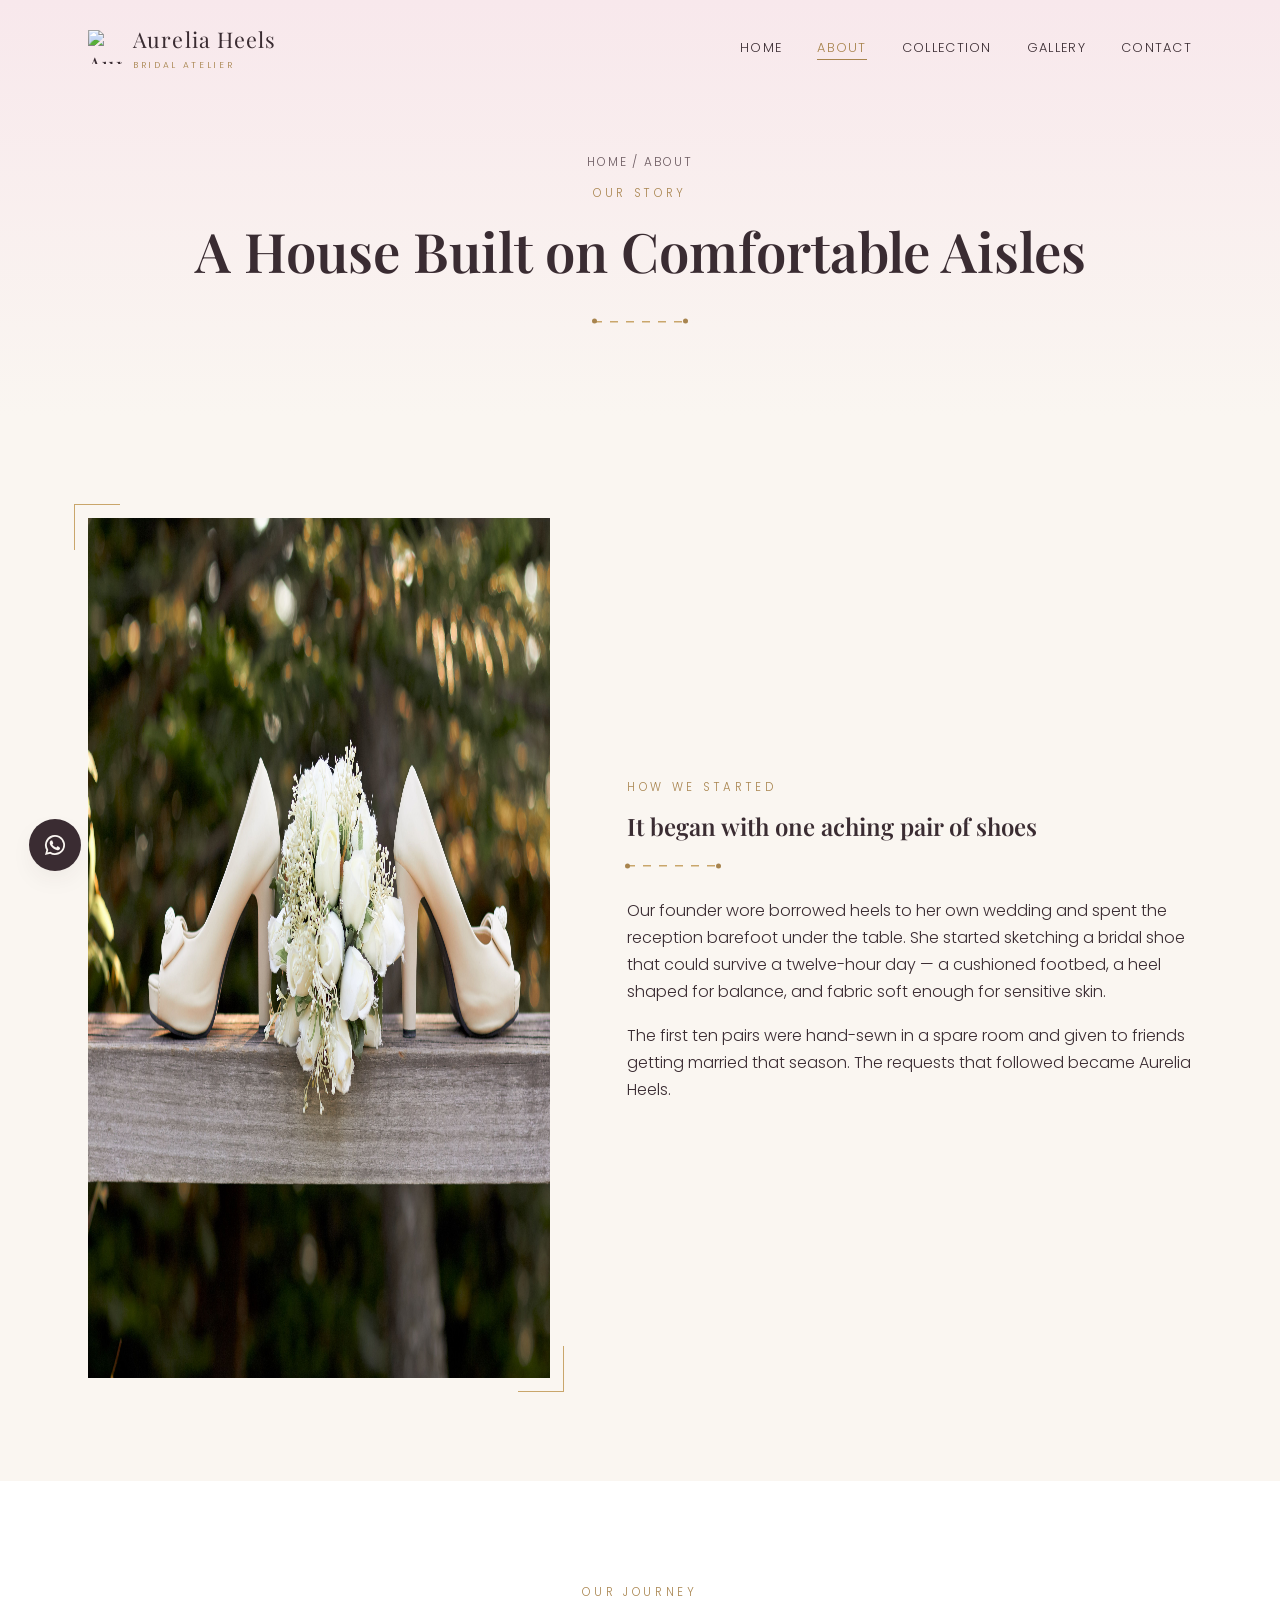
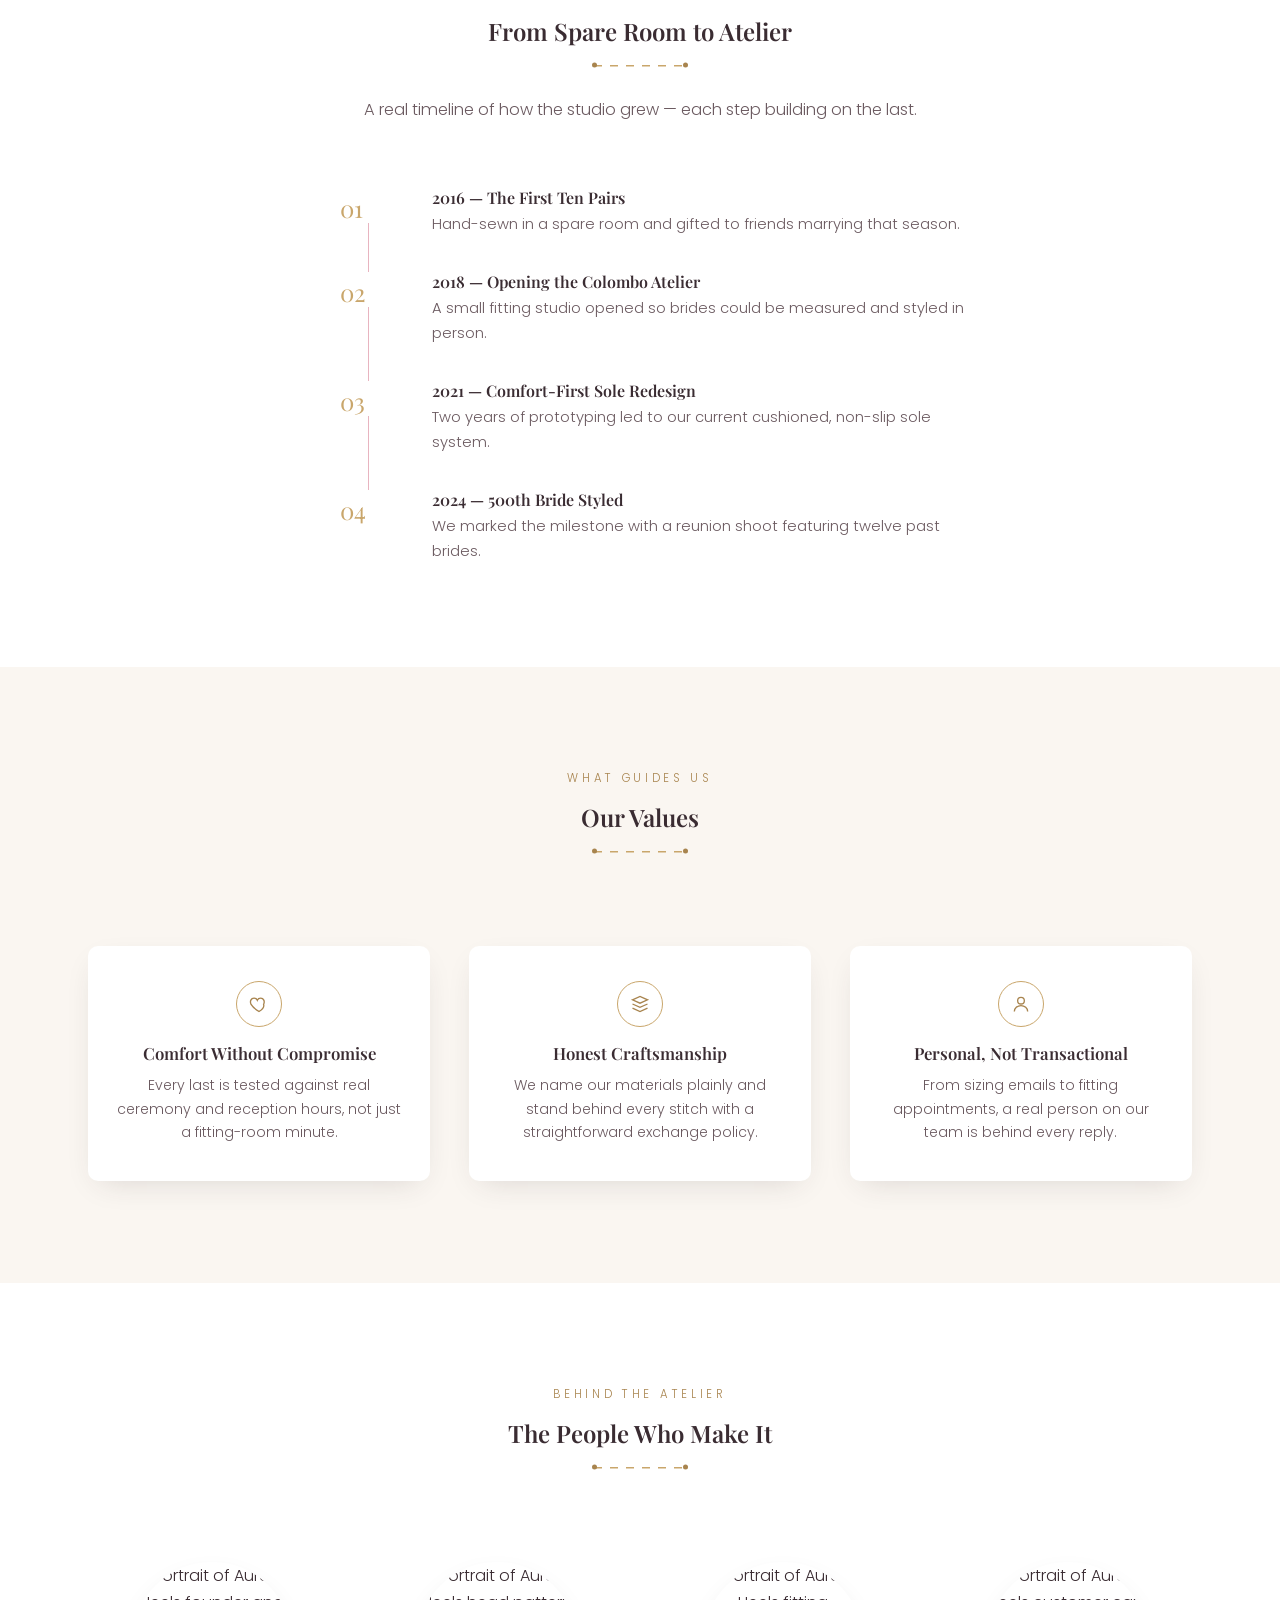
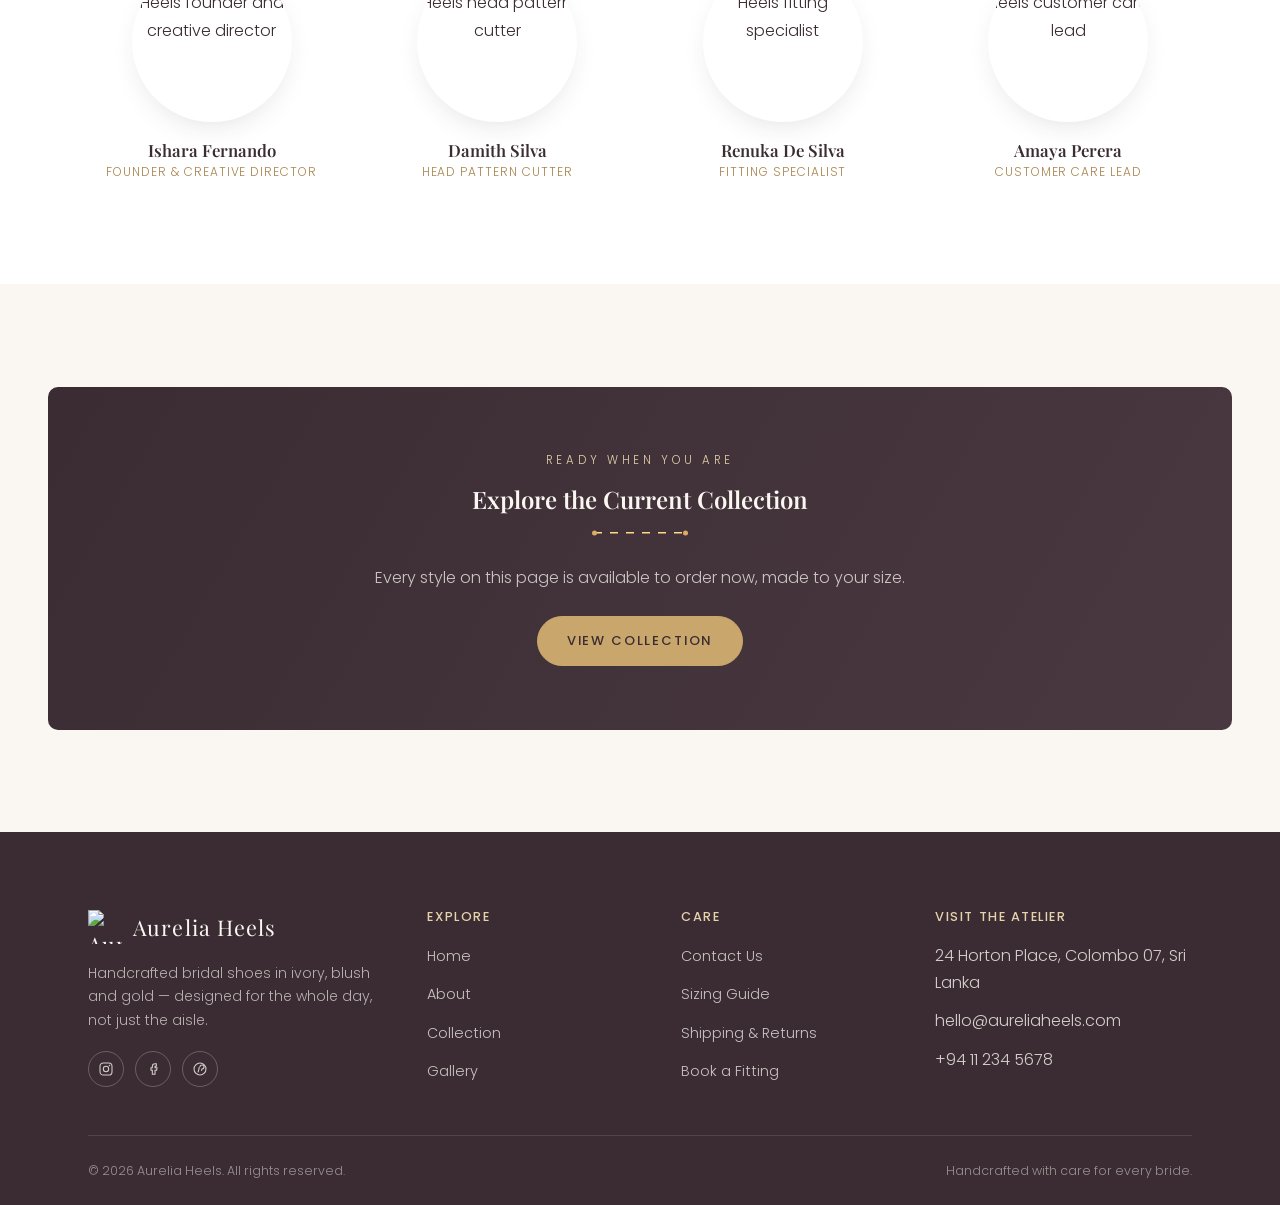
==== about.html @ 7ac7fc3c "complete home, about and collection" ====
<!DOCTYPE html>
<html lang="en">
<head>
<meta charset="UTF-8">
<meta name="viewport" content="width=device-width, initial-scale=1.0">
<title>Our Story | Aurelia Heels Bridal Atelier</title>
<meta name="description" content="Learn how Aurelia Heels grew from one atelier's search for a comfortable bridal heel into a house of handcrafted wedding footwear, and meet the people behind it.">
<meta name="keywords" content="Aurelia Heels story, bridal shoe atelier, handcrafted wedding shoes, about Aurelia Heels">
<meta name="author" content="Aurelia Heels">
<link rel="canonical" href="https://example.com/about.html">

<meta property="og:type" content="website">
<meta property="og:title" content="Our Story | Aurelia Heels">
<meta property="og:description" content="How one atelier's search for a comfortable bridal heel grew into Aurelia Heels.">
<meta property="og:image" content="images/bride.jpg">
<meta property="og:url" content="https://example.com/about.html">
<meta name="twitter:card" content="summary_large_image">

<link rel="icon" type="image/png" href="images/favicon.png">
<link rel="apple-touch-icon" href="images/favicon.png">

<link rel="preconnect" href="https://fonts.googleapis.com">
<link rel="preconnect" href="https://fonts.gstatic.com" crossorigin>
<link href="https://fonts.googleapis.com/css2?family=Playfair+Display:ital,wght@0,500;0,600;0,700;1,600&family=Poppins:wght@300;400;500;600&display=swap" rel="stylesheet">

<link rel="stylesheet" href="css/style.css">
<link rel="stylesheet" href="css/responsive.css">
</head>
<body>

<div id="loader" aria-hidden="true">
  <div class="loader-mark">
    <span>AURELIA</span>
    <div class="loader-line"></div>
  </div>
</div>

<a class="skip-link" href="#main">Skip to content</a>

<header class="site-header">
  <div class="container">
    <a href="index.html" class="brand">
      <img src="images/logo.png" alt="Aurelia Heels logo" width="34" height="34">
      <span>Aurelia Heels<span class="tagline">Bridal Atelier</span></span>
    </a>
    <nav aria-label="Primary">
      <ul class="nav-list" id="primary-nav">
        <li><a href="index.html">Home</a></li>
        <li><a href="about.html" aria-current="page">About</a></li>
        <li><a href="collection.html">Collection</a></li>
        <li><a href="gallery.html">Gallery</a></li>
        <li><a href="contact.html">Contact</a></li>
      </ul>
    </nav>
    <button class="nav-toggle" aria-label="Open menu" aria-expanded="false" aria-controls="primary-nav">
      <span></span><span></span><span></span>
    </button>
  </div>
</header>
<div class="nav-scrim"></div>

<main id="main">

  <section class="page-hero">
    <div class="container">
      <p class="breadcrumb"><a href="index.html">Home</a> / About</p>
      <span class="eyebrow">Our Story</span>
      <h1>A House Built on Comfortable Aisles</h1>
      <span class="stitch" aria-hidden="true"></span>
    </div>
  </section>

  <!-- ================================ ORIGIN ================================ -->
  <section>
    <div class="container split">
      <div class="split-visual reveal framed">
        <img src="images/bride.jpg" alt="Founder fitting a bride with an Aurelia Heels sample shoe in the atelier" width="700" height="860" loading="lazy">
      </div>
      <div class="split-copy reveal">
        <span class="eyebrow">How We Started</span>
        <h2>It began with one aching pair of shoes</h2>
        <span class="stitch" aria-hidden="true"></span>
        <p>Our founder wore borrowed heels to her own wedding and spent the reception barefoot under the table. She started sketching a bridal shoe that could survive a twelve-hour day — a cushioned footbed, a heel shaped for balance, and fabric soft enough for sensitive skin.</p>
        <p>The first ten pairs were hand-sewn in a spare room and given to friends getting married that season. The requests that followed became Aurelia Heels.</p>
      </div>
    </div>
  </section>

  <!-- =============================== TIMELINE ================================ -->
  <section style="background:var(--white);">
    <div class="container">
      <div class="section-head reveal">
        <span class="eyebrow">Our Journey</span>
        <h2>From Spare Room to Atelier</h2>
        <span class="stitch" aria-hidden="true"></span>
        <p>A real timeline of how the studio grew — each step building on the last.</p>
      </div>

      <ol class="timeline reveal reveal-stagger" style="max-width:680px;margin:0 auto;">
        <li>
          <div>
            <h4>2016 — The First Ten Pairs</h4>
            <p>Hand-sewn in a spare room and gifted to friends marrying that season.</p>
          </div>
        </li>
        <li>
          <div>
            <h4>2018 — Opening the Colombo Atelier</h4>
            <p>A small fitting studio opened so brides could be measured and styled in person.</p>
          </div>
        </li>
        <li>
          <div>
            <h4>2021 — Comfort-First Sole Redesign</h4>
            <p>Two years of prototyping led to our current cushioned, non-slip sole system.</p>
          </div>
        </li>
        <li>
          <div>
            <h4>2024 — 500th Bride Styled</h4>
            <p>We marked the milestone with a reunion shoot featuring twelve past brides.</p>
          </div>
        </li>
      </ol>
    </div>
  </section>

  <!-- ================================= VALUES ================================= -->
  <section>
    <div class="container">
      <div class="section-head reveal">
        <span class="eyebrow">What Guides Us</span>
        <h2>Our Values</h2>
        <span class="stitch" aria-hidden="true"></span>
      </div>

      <div class="grid grid-3 values-grid">
        <div class="value-card reveal">
          <div class="icon" aria-hidden="true">
            <svg width="20" height="20" viewBox="0 0 24 24" fill="none" stroke="currentColor" stroke-width="1.6"><path d="M12 21s-7-4.35-9.5-8.5C.7 8.7 2.4 5 6 5c2 0 3.5 1.2 4 2.4C10.5 6.2 12 5 14 5c3.6 0 5.3 3.7 3.5 7.5C19 16.65 12 21 12 21z"/></svg>
          </div>
          <h3>Comfort Without Compromise</h3>
          <p>Every last is tested against real ceremony and reception hours, not just a fitting-room minute.</p>
        </div>
        <div class="value-card reveal">
          <div class="icon" aria-hidden="true">
            <svg width="20" height="20" viewBox="0 0 24 24" fill="none" stroke="currentColor" stroke-width="1.6"><path d="M3 7l9-4 9 4-9 4-9-4zm0 5l9 4 9-4M3 17l9 4 9-4"/></svg>
          </div>
          <h3>Honest Craftsmanship</h3>
          <p>We name our materials plainly and stand behind every stitch with a straightforward exchange policy.</p>
        </div>
        <div class="value-card reveal">
          <div class="icon" aria-hidden="true">
            <svg width="20" height="20" viewBox="0 0 24 24" fill="none" stroke="currentColor" stroke-width="1.6"><circle cx="12" cy="8" r="4"/><path d="M4 21c0-4 3.6-7 8-7s8 3 8 7"/></svg>
          </div>
          <h3>Personal, Not Transactional</h3>
          <p>From sizing emails to fitting appointments, a real person on our team is behind every reply.</p>
        </div>
      </div>
    </div>
  </section>

  <!-- =================================== TEAM ================================== -->
  <section style="background:var(--white);">
    <div class="container">
      <div class="section-head reveal">
        <span class="eyebrow">Behind the Atelier</span>
        <h2>The People Who Make It</h2>
        <span class="stitch" aria-hidden="true"></span>
      </div>

      <div class="grid grid-4">
        <div class="team-card reveal">
          <div class="thumb"><img src="images/gallery5.jpg" alt="Portrait of Aurelia Heels founder and creative director" loading="lazy"></div>
          <h3>Ishara Fernando</h3>
          <span>Founder &amp; Creative Director</span>
        </div>
        <div class="team-card reveal">
          <div class="thumb"><img src="images/gallery6.jpg" alt="Portrait of Aurelia Heels head pattern cutter" loading="lazy"></div>
          <h3>Damith Silva</h3>
          <span>Head Pattern Cutter</span>
        </div>
        <div class="team-card reveal">
          <div class="thumb"><img src="images/gallery7.jpg" alt="Portrait of Aurelia Heels fitting specialist" loading="lazy"></div>
          <h3>Renuka De Silva</h3>
          <span>Fitting Specialist</span>
        </div>
        <div class="team-card reveal">
          <div class="thumb"><img src="images/gallery8.jpg" alt="Portrait of Aurelia Heels customer care lead" loading="lazy"></div>
          <h3>Amaya Perera</h3>
          <span>Customer Care Lead</span>
        </div>
      </div>
    </div>
  </section>

  <section>
    <div class="cta-banner reveal">
      <span class="eyebrow" style="color:var(--gold-light);">Ready When You Are</span>
      <h2>Explore the Current Collection</h2>
      <span class="stitch" aria-hidden="true"></span>
      <p>Every style on this page is available to order now, made to your size.</p>
      <div class="hero-actions" style="justify-content:center;">
        <a href="collection.html" class="btn" style="--btn-bg:var(--gold); --btn-fg:var(--plum); border-color:var(--gold);">View Collection</a>
      </div>
    </div>
  </section>

</main>

<footer class="site-footer">
  <div class="container">
    <div class="footer-grid">
      <div class="footer-brand">
        <a href="index.html" class="brand">
          <img src="images/logo.png" alt="Aurelia Heels logo" width="34" height="34">
          <span>Aurelia Heels</span>
        </a>
        <p>Handcrafted bridal shoes in ivory, blush and gold — designed for the whole day, not just the aisle.</p>
        <div class="footer-social">
          <a href="https://instagram.com" target="_blank" rel="noopener noreferrer" aria-label="Aurelia Heels on Instagram">
            <svg width="16" height="16" viewBox="0 0 24 24" fill="none" stroke="currentColor" stroke-width="1.6"><rect x="3" y="3" width="18" height="18" rx="5"/><circle cx="12" cy="12" r="4"/><circle cx="17.2" cy="6.8" r="1.1" fill="currentColor" stroke="none"/></svg>
          </a>
          <a href="https://facebook.com" target="_blank" rel="noopener noreferrer" aria-label="Aurelia Heels on Facebook">
            <svg width="16" height="16" viewBox="0 0 24 24" fill="none" stroke="currentColor" stroke-width="1.6"><path d="M15 8h2V4h-2a4 4 0 0 0-4 4v2H9v4h2v6h4v-6h2.5l.5-4H15V8z"/></svg>
          </a>
          <a href="https://pinterest.com" target="_blank" rel="noopener noreferrer" aria-label="Aurelia Heels on Pinterest">
            <svg width="16" height="16" viewBox="0 0 24 24" fill="none" stroke="currentColor" stroke-width="1.6"><circle cx="12" cy="12" r="9"/><path d="M9 17c1-3 1.4-5.2 2-8m1 0a3 3 0 1 1 3 3c-.5 1.5-1 2.6-1 2.6"/></svg>
          </a>
        </div>
      </div>
      <div class="footer-col">
        <h4>Explore</h4>
        <ul>
          <li><a href="index.html">Home</a></li>
          <li><a href="about.html">About</a></li>
          <li><a href="collection.html">Collection</a></li>
          <li><a href="gallery.html">Gallery</a></li>
        </ul>
      </div>
      <div class="footer-col">
        <h4>Care</h4>
        <ul>
          <li><a href="contact.html">Contact Us</a></li>
          <li><a href="contact.html#faq-link">Sizing Guide</a></li>
          <li><a href="contact.html#faq-link">Shipping &amp; Returns</a></li>
          <li><a href="contact.html">Book a Fitting</a></li>
        </ul>
      </div>
      <div class="footer-col">
        <h4>Visit the Atelier</h4>
        <ul>
          <li>24 Horton Place, Colombo 07, Sri Lanka</li>
          <li>hello@aureliaheels.com</li>
          <li>+94 11 234 5678</li>
        </ul>
      </div>
    </div>
    <div class="footer-bottom">
      <span>&copy; <span id="year"></span> Aurelia Heels. All rights reserved.</span>
      <span>Handcrafted with care for every bride.</span>
    </div>
  </div>
</footer>

<a class="whatsapp-float" href="https://wa.me/94112345678" target="_blank" rel="noopener noreferrer" aria-label="Chat with us on WhatsApp">
  <svg viewBox="0 0 24 24" fill="currentColor" aria-hidden="true"><path d="M12 2a10 10 0 0 0-8.6 15.1L2 22l5.1-1.3A10 10 0 1 0 12 2zm0 18.2a8.2 8.2 0 0 1-4.2-1.2l-.3-.2-3 .8.8-2.9-.2-.3A8.2 8.2 0 1 1 12 20.2zm4.5-6.1c-.2-.1-1.4-.7-1.7-.8-.2-.1-.4-.1-.6.1-.2.2-.6.8-.8 1-.1.2-.3.2-.5.1-.2-.1-1-.4-2-1.2-.7-.6-1.2-1.4-1.4-1.6-.1-.2 0-.4.1-.5l.4-.5c.1-.2.1-.3.2-.4.1-.2 0-.4 0-.5-.1-.1-.6-1.4-.8-1.9-.2-.5-.4-.4-.6-.4h-.5c-.2 0-.5.1-.7.3-.2.2-.9.9-.9 2.2s.9 2.6 1.1 2.8c.1.2 1.8 2.8 4.4 3.8.6.3 1.1.4 1.5.5.6.2 1.2.2 1.6.1.5-.1 1.4-.6 1.6-1.1.2-.5.2-1 .1-1.1-.1-.1-.2-.2-.4-.3z"/></svg>
</a>
<button class="back-to-top" aria-label="Back to top">
  <svg width="18" height="18" viewBox="0 0 24 24" fill="none" stroke="currentColor" stroke-width="2"><path d="M12 19V5M5 12l7-7 7 7"/></svg>
</button>

<script src="js/script.js"></script>
</body>
</html>
---- css/style.css ----
/* ==========================================================================
   AURELIA HEELS — MAIN STYLESHEET
   A quiet, editorial bridal palette: ivory paper, blush ribbon, aged gold
   thread. The signature motif is a hand-stitched gold line — it borders
   panels, underlines headings, and stitches the hero together — echoing the
   literal stitching on a bridal shoe.
   ========================================================================== */

/* -------------------------------- Tokens -------------------------------- */
:root {
  /* Color palette */
  --ivory: #faf6f1;
  --ivory-deep: #f2ebe2;
  --white: #ffffff;
  --blush: #f3d9df;
  --blush-soft: #f8e8ec;
  --blush-deep: #e8b4c0;
  --gold: #c9a66b;
  --gold-dark: #a8844e;
  --gold-light: #e6d3ad;
  --plum: #3a2c32;
  --plum-soft: #6b5a60;

  /* Type */
  --font-display: "Playfair Display", "Times New Roman", serif;
  --font-body: "Poppins", -apple-system, BlinkMacSystemFont, sans-serif;

  /* Layout */
  --max-width: 1200px;
  --gutter: clamp(1.25rem, 4vw, 3rem);
  --radius-sm: 4px;
  --radius-md: 10px;

  /* Motion */
  --ease: cubic-bezier(0.22, 1, 0.36, 1);
  --dur-fast: 0.25s;
  --dur-med: 0.55s;

  /* Elevation */
  --shadow-soft: 0 10px 30px -12px rgba(58, 44, 50, 0.18);
  --shadow-lift: 0 20px 45px -15px rgba(58, 44, 50, 0.28);
}

/* -------------------------------- Reset ---------------------------------- */
*,
*::before,
*::after {
  box-sizing: border-box;
}

html {
  scroll-behavior: smooth;
  scroll-padding-top: 90px;
}

body {
  margin: 0;
  background: var(--ivory);
  color: var(--plum);
  font-family: var(--font-body);
  font-weight: 300;
  line-height: 1.7;
  -webkit-font-smoothing: antialiased;
  overflow-x: hidden;
}

img {
  max-width: 100%;
  display: block;
}

a {
  color: inherit;
  text-decoration: none;
}

ul {
  list-style: none;
  margin: 0;
  padding: 0;
}

button {
  font-family: inherit;
  cursor: pointer;
}

h1, h2, h3, h4 {
  font-family: var(--font-display);
  font-weight: 600;
  line-height: 1.2;
  margin: 0 0 0.6em;
  color: var(--plum);
}

p {
  margin: 0 0 1em;
}

/* Respect reduced motion everywhere */
@media (prefers-reduced-motion: reduce) {
  html {
    scroll-behavior: auto;
  }
  *,
  *::before,
  *::after {
    animation-duration: 0.001ms !important;
    animation-iteration-count: 1 !important;
    transition-duration: 0.001ms !important;
    scroll-behavior: auto !important;
  }
}

/* Visible keyboard focus, always */
a:focus-visible,
button:focus-visible,
input:focus-visible,
textarea:focus-visible,
summary:focus-visible {
  outline: 2px solid var(--gold-dark);
  outline-offset: 3px;
}

/* Skip link for keyboard / screen-reader users */
.skip-link {
  position: absolute;
  left: -999px;
  top: 0;
  background: var(--plum);
  color: var(--ivory);
  padding: 0.8em 1.4em;
  z-index: 9999;
  border-radius: 0 0 var(--radius-sm) 0;
}
.skip-link:focus {
  left: 0;
}

.container {
  max-width: var(--max-width);
  margin-inline: auto;
  padding-inline: var(--gutter);
}

section {
  padding: clamp(3.5rem, 8vw, 7rem) 0;
}

/* ----------------------------- Signature motif --------------------------- */
/* The gold "stitch" underline — a running-stitch rule used beneath eyebrows
   and section titles. Built once, reused everywhere. */
.stitch {
  display: inline-block;
  width: 92px;
  height: 10px;
  margin: 0 0 1.1rem;
  background-image: repeating-linear-gradient(
    to right,
    var(--gold) 0,
    var(--gold) 8px,
    transparent 8px,
    transparent 16px
  );
  background-position: center;
  background-size: 100% 1.5px;
  background-repeat: no-repeat;
  position: relative;
}
.stitch::before,
.stitch::after {
  content: "";
  position: absolute;
  top: 50%;
  width: 5px;
  height: 5px;
  border-radius: 50%;
  background: var(--gold-dark);
  transform: translateY(-50%);
}
.stitch::before { left: -2px; }
.stitch::after { right: -2px; }

.eyebrow {
  display: block;
  font-family: var(--font-body);
  font-size: 0.72rem;
  letter-spacing: 0.32em;
  text-transform: uppercase;
  color: var(--gold-dark);
  margin-bottom: 0.9rem;
}

.section-head {
  text-align: center;
  max-width: 640px;
  margin: 0 auto clamp(2.5rem, 5vw, 4rem);
}
.section-head p {
  color: var(--plum-soft);
  font-size: 1.02rem;
}

/* Gold corner-frame — echoes the stitched corner motif in the imagery */
.framed {
  position: relative;
}
.framed::before,
.framed::after {
  content: "";
  position: absolute;
  width: 46px;
  height: 46px;
  border: 1.5px solid var(--gold);
  pointer-events: none;
  z-index: 2;
}
.framed::before {
  top: -14px;
  left: -14px;
  border-right: none;
  border-bottom: none;
}
.framed::after {
  bottom: -14px;
  right: -14px;
  border-left: none;
  border-top: none;
}

/* --------------------------------- Buttons -------------------------------- */
.btn {
  --btn-bg: var(--plum);
  --btn-fg: var(--ivory);
  position: relative;
  display: inline-flex;
  align-items: center;
  gap: 0.6em;
  padding: 0.95em 2.2em;
  font-size: 0.82rem;
  letter-spacing: 0.14em;
  text-transform: uppercase;
  font-weight: 500;
  background: var(--btn-bg);
  color: var(--btn-fg);
  border: 1px solid var(--btn-bg);
  border-radius: 999px;
  overflow: hidden;
  isolation: isolate;
  transition: color var(--dur-fast) var(--ease), border-color var(--dur-fast) var(--ease), transform var(--dur-fast) var(--ease);
}
.btn::before {
  content: "";
  position: absolute;
  inset: 0;
  background: var(--gold);
  transform: translateX(-101%);
  transition: transform var(--dur-med) var(--ease);
  z-index: -1;
}
.btn:hover,
.btn:focus-visible {
  color: var(--plum);
  border-color: var(--gold);
  transform: translateY(-2px);
}
.btn:hover::before,
.btn:focus-visible::before {
  transform: translateX(0);
}

.btn-outline {
  --btn-bg: transparent;
  --btn-fg: var(--plum);
  border-color: var(--plum);
}

.btn-block {
  width: 100%;
  justify-content: center;
}

/* ---------------------------------- Loader --------------------------------- */
#loader {
  position: fixed;
  inset: 0;
  z-index: 10000;
  background: var(--ivory);
  display: flex;
  align-items: center;
  justify-content: center;
  transition: opacity 0.6s var(--ease), visibility 0.6s var(--ease);
}
#loader.is-hidden {
  opacity: 0;
  visibility: hidden;
  pointer-events: none;
}
.loader-mark {
  text-align: center;
}
.loader-mark span {
  font-family: var(--font-display);
  font-size: 1.6rem;
  letter-spacing: 0.35em;
  color: var(--plum);
}
.loader-line {
  margin: 1rem auto 0;
  width: 120px;
  height: 1px;
  background: var(--blush-deep);
  position: relative;
  overflow: hidden;
}
.loader-line::after {
  content: "";
  position: absolute;
  inset: 0;
  width: 40%;
  background: var(--gold);
  animation: loaderSlide 1.1s ease-in-out infinite;
}
@keyframes loaderSlide {
  0% { transform: translateX(-100%); }
  100% { transform: translateX(350%); }
}

/* ---------------------------------- Header --------------------------------- */
.site-header {
  position: fixed;
  top: 0;
  left: 0;
  right: 0;
  z-index: 900;
  padding: 1.3rem 0;
  transition: background var(--dur-med) var(--ease), padding var(--dur-med) var(--ease), box-shadow var(--dur-med) var(--ease);
}
.site-header .container {
  display: flex;
  align-items: center;
  justify-content: space-between;
  gap: 1rem;
}
.site-header.is-scrolled {
  background: rgba(250, 246, 241, 0.92);
  backdrop-filter: blur(10px);
  padding: 0.7rem 0;
  box-shadow: var(--shadow-soft);
}

.brand {
  display: flex;
  align-items: center;
  gap: 0.7rem;
  font-family: var(--font-display);
  font-size: 1.35rem;
  letter-spacing: 0.05em;
}
.brand img {
  width: 34px;
  height: 34px;
}
.brand .tagline {
  display: block;
  font-family: var(--font-body);
  font-size: 0.55rem;
  letter-spacing: 0.3em;
  text-transform: uppercase;
  color: var(--gold-dark);
}

.nav-list {
  display: flex;
  gap: 2.2rem;
  align-items: center;
}
.nav-list a {
  position: relative;
  font-size: 0.8rem;
  letter-spacing: 0.1em;
  text-transform: uppercase;
  padding-bottom: 4px;
}
.nav-list a::after {
  content: "";
  position: absolute;
  left: 0;
  bottom: 0;
  height: 1px;
  width: 0;
  background: var(--gold-dark);
  transition: width var(--dur-fast) var(--ease);
}
.nav-list a:hover::after,
.nav-list a[aria-current="page"]::after {
  width: 100%;
}
.nav-list a[aria-current="page"] {
  color: var(--gold-dark);
}

.nav-toggle {
  display: none;
  flex-direction: column;
  justify-content: center;
  gap: 5px;
  width: 40px;
  height: 40px;
  background: transparent;
  border: none;
  z-index: 950;
}
.nav-toggle span {
  display: block;
  width: 100%;
  height: 1.5px;
  background: var(--plum);
  transition: transform var(--dur-fast) var(--ease), opacity var(--dur-fast) var(--ease);
}
.nav-toggle[aria-expanded="true"] span:nth-child(1) {
  transform: translateY(6.5px) rotate(45deg);
}
.nav-toggle[aria-expanded="true"] span:nth-child(2) {
  opacity: 0;
}
.nav-toggle[aria-expanded="true"] span:nth-child(3) {
  transform: translateY(-6.5px) rotate(-45deg);
}

/* ---------------------------------- Hero ---------------------------------- */
.hero {
  position: relative;
  min-height: 100vh;
  display: flex;
  align-items: center;
  padding-top: 6rem;
  overflow: hidden;
}
.hero .container {
  display: grid;
  grid-template-columns: 1.05fr 0.95fr;
  gap: clamp(2rem, 5vw, 5rem);
  align-items: center;
}
.hero-copy .eyebrow {
  opacity: 0;
  animation: riseIn var(--dur-med) var(--ease) forwards;
  animation-delay: 0.15s;
}
.hero-copy h1 {
  font-size: clamp(2.6rem, 5.4vw, 4.4rem);
  opacity: 0;
  animation: riseIn var(--dur-med) var(--ease) forwards;
  animation-delay: 0.32s;
}
.hero-copy h1 em {
  font-style: italic;
  color: var(--gold-dark);
}
.hero-copy p {
  max-width: 42ch;
  color: var(--plum-soft);
  font-size: 1.05rem;
  opacity: 0;
  animation: riseIn var(--dur-med) var(--ease) forwards;
  animation-delay: 0.48s;
}
.hero-actions {
  display: flex;
  gap: 1rem;
  flex-wrap: wrap;
  margin-top: 1.6rem;
  opacity: 0;
  animation: riseIn var(--dur-med) var(--ease) forwards;
  animation-delay: 0.62s;
}

@keyframes riseIn {
  from { opacity: 0; transform: translateY(18px); }
  to { opacity: 1; transform: translateY(0); }
}

.hero-visual {
  position: relative;
  opacity: 0;
  animation: riseIn 0.9s var(--ease) forwards;
  animation-delay: 0.3s;
}
.hero-visual img {
  border-radius: var(--radius-md);
  box-shadow: var(--shadow-lift);
}
.hero-visual .ribbon-tag {
  position: absolute;
  bottom: -22px;
  left: -22px;
  background: var(--white);
  padding: 1rem 1.4rem;
  border-radius: var(--radius-sm);
  box-shadow: var(--shadow-soft);
  display: flex;
  align-items: center;
  gap: 0.8rem;
}
.ribbon-tag strong {
  display: block;
  font-family: var(--font-display);
  font-size: 1.3rem;
}
.ribbon-tag span {
  font-size: 0.68rem;
  letter-spacing: 0.08em;
  color: var(--plum-soft);
}

.scroll-cue {
  position: absolute;
  bottom: 2.2rem;
  left: 50%;
  transform: translateX(-50%);
  display: flex;
  flex-direction: column;
  align-items: center;
  gap: 0.5rem;
  font-size: 0.65rem;
  letter-spacing: 0.28em;
  text-transform: uppercase;
  color: var(--plum-soft);
}
.scroll-cue::after {
  content: "";
  width: 1px;
  height: 34px;
  background: var(--gold);
  animation: scrollPulse 1.8s ease-in-out infinite;
}
@keyframes scrollPulse {
  0%, 100% { transform: scaleY(0.4); opacity: 0.4; }
  50% { transform: scaleY(1); opacity: 1; }
}

/* -------------------------- Page hero (inner pages) ------------------------ */
.page-hero {
  padding: 9.5rem 0 4rem;
  text-align: center;
  background: linear-gradient(180deg, var(--blush-soft), var(--ivory));
}
.page-hero h1 {
  font-size: clamp(2.2rem, 4.5vw, 3.4rem);
}
.breadcrumb {
  font-size: 0.75rem;
  letter-spacing: 0.15em;
  text-transform: uppercase;
  color: var(--plum-soft);
}
.breadcrumb a:hover { color: var(--gold-dark); }

/* -------------------------------- Value strip ------------------------------ */
.value-strip {
  padding: 2.4rem 0;
  border-top: 1px solid var(--blush);
  border-bottom: 1px solid var(--blush);
}
.value-strip ul {
  display: grid;
  grid-template-columns: repeat(4, 1fr);
  gap: 1.5rem;
  text-align: center;
}
.value-strip li {
  font-size: 0.78rem;
  letter-spacing: 0.06em;
  color: var(--plum-soft);
}
.value-strip strong {
  display: block;
  font-family: var(--font-display);
  font-size: 1rem;
  color: var(--plum);
  margin-bottom: 0.2rem;
}

/* --------------------------------- Cards grid ------------------------------- */
.grid {
  display: grid;
  gap: clamp(1.5rem, 3vw, 2.4rem);
}
.grid-4 { grid-template-columns: repeat(4, 1fr); }
.grid-3 { grid-template-columns: repeat(3, 1fr); }
.grid-2 { grid-template-columns: repeat(2, 1fr); }

.shoe-card {
  background: var(--white);
  border-radius: var(--radius-md);
  overflow: hidden;
  box-shadow: var(--shadow-soft);
  transition: transform var(--dur-med) var(--ease), box-shadow var(--dur-med) var(--ease);
}
.shoe-card:hover {
  transform: translateY(-8px);
  box-shadow: var(--shadow-lift);
}
.shoe-card .thumb {
  position: relative;
  aspect-ratio: 4 / 5;
  overflow: hidden;
}
.shoe-card .thumb img {
  width: 100%;
  height: 100%;
  object-fit: cover;
  transition: transform 0.8s var(--ease);
}
.shoe-card:hover .thumb img {
  transform: scale(1.08);
}
.shoe-card .thumb .quick-tag {
  position: absolute;
  top: 12px;
  left: 12px;
  background: rgba(250, 246, 241, 0.92);
  font-size: 0.65rem;
  letter-spacing: 0.1em;
  text-transform: uppercase;
  padding: 0.4em 0.8em;
  border-radius: 999px;
  color: var(--gold-dark);
}
.shoe-card .info {
  padding: 1.4rem 1.5rem 1.6rem;
}
.shoe-card h3 {
  font-size: 1.15rem;
  margin-bottom: 0.25rem;
}
.shoe-card .price {
  color: var(--gold-dark);
  font-family: var(--font-body);
  font-weight: 500;
  letter-spacing: 0.03em;
}
.shoe-card .desc {
  font-size: 0.88rem;
  color: var(--plum-soft);
  margin: 0.5rem 0 0.9rem;
}

.center-cta {
  text-align: center;
  margin-top: clamp(2rem, 5vw, 3rem);
}

/* --------------------------------- Story split ------------------------------ */
.split {
  display: grid;
  grid-template-columns: 0.9fr 1.1fr;
  gap: clamp(2rem, 6vw, 5rem);
  align-items: center;
}
.split.reverse {
  grid-template-columns: 1.1fr 0.9fr;
}
.split.reverse .split-visual { order: 2; }
.split-copy .stitch { margin-top: 0.4rem; }

.stat-row {
  display: flex;
  gap: clamp(1.5rem, 4vw, 3rem);
  margin-top: 2rem;
  flex-wrap: wrap;
}
.stat-row div strong {
  display: block;
  font-family: var(--font-display);
  font-size: 1.9rem;
  color: var(--plum);
}
.stat-row div span {
  font-size: 0.72rem;
  letter-spacing: 0.06em;
  color: var(--plum-soft);
  text-transform: uppercase;
}

/* Timeline (About page — a real sequence, so numbering is justified) */
.timeline {
  counter-reset: step;
  display: grid;
  gap: 2.2rem;
}
.timeline li {
  counter-increment: step;
  display: grid;
  grid-template-columns: 70px 1fr;
  gap: 1.4rem;
  position: relative;
}
.timeline li::before {
  content: counter(step, decimal-leading-zero);
  font-family: var(--font-display);
  font-size: 1.5rem;
  color: var(--gold);
}
.timeline li:not(:last-child)::after {
  content: "";
  position: absolute;
  left: 28px;
  top: 2.2rem;
  bottom: -2.2rem;
  width: 1px;
  background: var(--blush-deep);
}
.timeline h4 { margin-bottom: 0.3rem; }
.timeline p { color: var(--plum-soft); font-size: 0.92rem; margin: 0; }

/* --------------------------------- Values grid ------------------------------ */
.values-grid .value-card {
  text-align: center;
  padding: 2.2rem 1.6rem;
  background: var(--white);
  border-radius: var(--radius-md);
  box-shadow: var(--shadow-soft);
}
.value-card .icon {
  width: 46px;
  height: 46px;
  margin: 0 auto 1rem;
  border: 1.5px solid var(--gold);
  border-radius: 50%;
  display: flex;
  align-items: center;
  justify-content: center;
  color: var(--gold-dark);
}
.value-card h3 { font-size: 1.05rem; }
.value-card p { font-size: 0.88rem; color: var(--plum-soft); margin: 0; }

/* ---------------------------------- Team ----------------------------------- */
.team-card {
  text-align: center;
}
.team-card .thumb {
  border-radius: 50%;
  overflow: hidden;
  width: 160px;
  height: 160px;
  margin: 0 auto 1.1rem;
  box-shadow: var(--shadow-soft);
}
.team-card .thumb img { width: 100%; height: 100%; object-fit: cover; }
.team-card h3 { margin-bottom: 0.1rem; font-size: 1.05rem; }
.team-card span {
  display: block;
  font-size: 0.75rem;
  letter-spacing: 0.08em;
  text-transform: uppercase;
  color: var(--gold-dark);
}

/* -------------------------------- Testimonials ------------------------------ */
.testimonial-track {
  position: relative;
  max-width: 760px;
  margin: 0 auto;
  min-height: 220px;
}
.testimonial {
  position: absolute;
  inset: 0;
  opacity: 0;
  transform: translateY(10px);
  transition: opacity var(--dur-med) var(--ease), transform var(--dur-med) var(--ease);
  pointer-events: none;
  text-align: center;
}
.testimonial.is-active {
  opacity: 1;
  transform: translateY(0);
  pointer-events: auto;
  position: relative;
}
.testimonial blockquote {
  font-family: var(--font-display);
  font-size: clamp(1.2rem, 2.6vw, 1.6rem);
  font-style: italic;
  line-height: 1.5;
  margin: 0 0 1.4rem;
}
.testimonial cite {
  font-style: normal;
  font-size: 0.8rem;
  letter-spacing: 0.08em;
  text-transform: uppercase;
  color: var(--gold-dark);
}
.testimonial .stars {
  color: var(--gold);
  letter-spacing: 0.2em;
  margin-bottom: 1rem;
  font-size: 0.9rem;
}
.testimonial-dots {
  display: flex;
  justify-content: center;
  gap: 0.6rem;
  margin-top: 2rem;
}
.testimonial-dots button {
  width: 8px;
  height: 8px;
  border-radius: 50%;
  border: none;
  background: var(--blush-deep);
  padding: 0;
  transition: background var(--dur-fast) var(--ease), transform var(--dur-fast) var(--ease);
}
.testimonial-dots button.is-active {
  background: var(--gold-dark);
  transform: scale(1.3);
}

/* ----------------------------------- FAQ ------------------------------------ */
.faq-list {
  max-width: 760px;
  margin: 0 auto;
  display: grid;
  gap: 0.9rem;
}
.faq-item {
  background: var(--white);
  border-radius: var(--radius-sm);
  box-shadow: var(--shadow-soft);
  overflow: hidden;
}
.faq-question {
  width: 100%;
  display: flex;
  justify-content: space-between;
  align-items: center;
  gap: 1rem;
  text-align: left;
  background: none;
  border: none;
  padding: 1.2rem 1.5rem;
  font-family: var(--font-body);
  font-size: 0.98rem;
  font-weight: 500;
  color: var(--plum);
}
.faq-question .plus {
  flex-shrink: 0;
  width: 22px;
  height: 22px;
  position: relative;
}
.faq-question .plus::before,
.faq-question .plus::after {
  content: "";
  position: absolute;
  background: var(--gold-dark);
  transition: transform var(--dur-fast) var(--ease), opacity var(--dur-fast) var(--ease);
}
.faq-question .plus::before {
  left: 0; top: 50%; width: 100%; height: 1.5px; transform: translateY(-50%);
}
.faq-question .plus::after {
  top: 0; left: 50%; height: 100%; width: 1.5px; transform: translateX(-50%);
}
.faq-item.is-open .plus::after {
  transform: translateX(-50%) rotate(90deg);
  opacity: 0;
}
.faq-answer {
  max-height: 0;
  overflow: hidden;
  transition: max-height var(--dur-med) var(--ease);
}
.faq-answer p {
  padding: 0 1.5rem 1.3rem;
  color: var(--plum-soft);
  font-size: 0.92rem;
  margin: 0;
}

/* --------------------------------- Gallery ----------------------------------- */
.insta-grid {
  display: grid;
  grid-template-columns: repeat(4, 1fr);
  gap: 6px;
}
.insta-grid figure {
  position: relative;
  margin: 0;
  aspect-ratio: 1 / 1;
  overflow: hidden;
}
.insta-grid img {
  width: 100%;
  height: 100%;
  object-fit: cover;
  transition: transform var(--dur-med) var(--ease);
}
.insta-grid figcaption {
  position: absolute;
  inset: 0;
  background: rgba(58, 44, 50, 0.55);
  color: var(--ivory);
  display: flex;
  flex-direction: column;
  align-items: center;
  justify-content: center;
  gap: 0.4rem;
  opacity: 0;
  transition: opacity var(--dur-fast) var(--ease);
  font-size: 0.8rem;
  letter-spacing: 0.06em;
  text-align: center;
  padding: 1rem;
}
.insta-grid figure:hover img { transform: scale(1.1); }
.insta-grid figure:hover figcaption,
.insta-grid figure:focus-within figcaption { opacity: 1; }
.insta-grid figcaption .heart::before { content: "♡ "; }

.gallery-filters {
  display: flex;
  justify-content: center;
  gap: 0.7rem;
  flex-wrap: wrap;
  margin-bottom: 2.5rem;
}
.gallery-filters button {
  background: var(--white);
  border: 1px solid var(--blush);
  padding: 0.55em 1.3em;
  border-radius: 999px;
  font-size: 0.76rem;
  letter-spacing: 0.08em;
  text-transform: uppercase;
  color: var(--plum-soft);
  transition: all var(--dur-fast) var(--ease);
}
.gallery-filters button.is-active,
.gallery-filters button:hover {
  background: var(--plum);
  border-color: var(--plum);
  color: var(--ivory);
}

.insta-cta {
  text-align: center;
  margin-top: 2.5rem;
  font-size: 0.85rem;
  letter-spacing: 0.06em;
  color: var(--plum-soft);
}
.insta-cta a {
  color: var(--gold-dark);
  border-bottom: 1px solid var(--gold-dark);
}

/* ----------------------------- Lightbox (gallery) ----------------------------- */
.lightbox {
  position: fixed;
  inset: 0;
  z-index: 2000;
  background: rgba(58, 44, 50, 0.92);
  display: flex;
  align-items: center;
  justify-content: center;
  opacity: 0;
  visibility: hidden;
  transition: opacity var(--dur-fast) var(--ease), visibility var(--dur-fast) var(--ease);
}
.lightbox.is-open {
  opacity: 1;
  visibility: visible;
}
.lightbox img {
  max-width: min(90vw, 720px);
  max-height: 80vh;
  border-radius: var(--radius-sm);
  box-shadow: var(--shadow-lift);
}
.lightbox-close {
  position: absolute;
  top: 2rem;
  right: 2rem;
  background: none;
  border: 1px solid var(--ivory);
  color: var(--ivory);
  width: 42px;
  height: 42px;
  border-radius: 50%;
  font-size: 1.1rem;
}

/* ------------------------------- Contact page -------------------------------- */
.contact-layout {
  display: grid;
  grid-template-columns: 0.9fr 1.1fr;
  gap: clamp(2rem, 5vw, 4rem);
  align-items: flex-start;
}
.contact-info-card {
  background: var(--white);
  padding: 2.2rem;
  border-radius: var(--radius-md);
  box-shadow: var(--shadow-soft);
}
.contact-info-card ul {
  display: grid;
  gap: 1.3rem;
  margin-top: 1.5rem;
}
.contact-info-card li {
  display: flex;
  gap: 0.9rem;
  align-items: flex-start;
  font-size: 0.9rem;
  color: var(--plum-soft);
}
.contact-info-card li strong {
  display: block;
  color: var(--plum);
  font-family: var(--font-body);
  font-weight: 500;
}
.contact-info-card .icon {
  flex-shrink: 0;
  width: 20px;
  color: var(--gold-dark);
}
.social-row {
  display: flex;
  gap: 0.8rem;
  margin-top: 1.6rem;
}
.social-row a {
  width: 38px;
  height: 38px;
  border-radius: 50%;
  border: 1px solid var(--blush-deep);
  display: flex;
  align-items: center;
  justify-content: center;
  transition: all var(--dur-fast) var(--ease);
}
.social-row a:hover {
  background: var(--gold);
  border-color: var(--gold);
  color: var(--white);
  transform: translateY(-3px);
}

.contact-form {
  background: var(--white);
  padding: clamp(1.8rem, 4vw, 2.8rem);
  border-radius: var(--radius-md);
  box-shadow: var(--shadow-soft);
}
.form-row {
  display: grid;
  grid-template-columns: 1fr 1fr;
  gap: 1.2rem;
}
.field {
  margin-bottom: 1.3rem;
  position: relative;
}
.field label {
  display: block;
  font-size: 0.78rem;
  letter-spacing: 0.06em;
  text-transform: uppercase;
  color: var(--plum-soft);
  margin-bottom: 0.5rem;
}
.field input,
.field textarea,
.field select {
  width: 100%;
  padding: 0.85em 1em;
  border: 1px solid var(--blush);
  border-radius: var(--radius-sm);
  background: var(--ivory);
  font-family: var(--font-body);
  font-size: 0.94rem;
  color: var(--plum);
  transition: border-color var(--dur-fast) var(--ease), box-shadow var(--dur-fast) var(--ease);
}
.field input:focus,
.field textarea:focus,
.field select:focus {
  border-color: var(--gold);
  box-shadow: 0 0 0 3px rgba(201, 166, 107, 0.18);
}
.field textarea {
  resize: vertical;
  min-height: 130px;
}
.field .error-msg {
  display: block;
  min-height: 1.2em;
  font-size: 0.76rem;
  color: #b5495b;
  margin-top: 0.35rem;
}
.field.has-error input,
.field.has-error textarea,
.field.has-error select {
  border-color: #b5495b;
}
.form-status {
  margin-top: 1rem;
  font-size: 0.9rem;
  padding: 0.9rem 1.1rem;
  border-radius: var(--radius-sm);
  display: none;
}
.form-status.is-success {
  display: block;
  background: var(--blush-soft);
  color: #6b4b57;
  border: 1px solid var(--blush-deep);
}
.form-status.is-error {
  display: block;
  background: #fbe9ea;
  color: #9c3a48;
  border: 1px solid #e6b3b8;
}

.map-frame {
  margin-top: 2.5rem;
  border-radius: var(--radius-md);
  overflow: hidden;
  box-shadow: var(--shadow-soft);
  filter: sepia(12%) saturate(85%);
}
.map-frame iframe {
  display: block;
  width: 100%;
  height: 320px;
  border: 0;
}

/* --------------------------------- CTA banner --------------------------------- */
.cta-banner {
  background: linear-gradient(120deg, var(--plum), #4a3840);
  color: var(--ivory);
  border-radius: var(--radius-md);
  padding: clamp(2.5rem, 6vw, 4rem);
  text-align: center;
  margin-inline: var(--gutter);
}
.cta-banner h2 { color: var(--ivory); }
.cta-banner p { color: rgba(250, 246, 241, 0.75); }
.cta-banner .stitch { filter: brightness(1.3); }

/* ----------------------------------- Footer ------------------------------------ */
.site-footer {
  background: var(--plum);
  color: rgba(250, 246, 241, 0.8);
  padding: clamp(3rem, 6vw, 5rem) 0 1.5rem;
}
.footer-grid {
  display: grid;
  grid-template-columns: 1.4fr 1fr 1fr 1.2fr;
  gap: 2.5rem;
  padding-bottom: 3rem;
  border-bottom: 1px solid rgba(250, 246, 241, 0.12);
}
.footer-brand .brand { color: var(--ivory); }
.footer-brand p {
  font-size: 0.88rem;
  max-width: 32ch;
  margin-top: 1rem;
  color: rgba(250, 246, 241, 0.65);
}
.footer-col h4 {
  color: var(--gold-light);
  font-size: 0.8rem;
  letter-spacing: 0.12em;
  text-transform: uppercase;
  font-family: var(--font-body);
  font-weight: 500;
  margin-bottom: 1.1rem;
}
.footer-col ul { display: grid; gap: 0.7rem; }
.footer-col a {
  font-size: 0.9rem;
  color: rgba(250, 246, 241, 0.75);
  transition: color var(--dur-fast) var(--ease), padding-left var(--dur-fast) var(--ease);
}
.footer-col a:hover {
  color: var(--gold-light);
  padding-left: 4px;
}
.footer-social {
  display: flex;
  gap: 0.7rem;
  margin-top: 1.1rem;
}
.footer-social a {
  width: 36px;
  height: 36px;
  border-radius: 50%;
  border: 1px solid rgba(250, 246, 241, 0.25);
  display: flex;
  align-items: center;
  justify-content: center;
}
.footer-social a:hover {
  background: var(--gold);
  border-color: var(--gold);
  color: var(--plum);
}
.footer-bottom {
  display: flex;
  justify-content: space-between;
  align-items: center;
  padding-top: 1.5rem;
  font-size: 0.78rem;
  color: rgba(250, 246, 241, 0.5);
  flex-wrap: wrap;
  gap: 0.8rem;
}
.footer-bottom a:hover { color: var(--gold-light); }

/* ---------------------------- Back to top & WhatsApp ----------------------------- */
.back-to-top {
  position: fixed;
  right: 1.8rem;
  bottom: 1.8rem;
  width: 46px;
  height: 46px;
  border-radius: 50%;
  background: var(--plum);
  color: var(--ivory);
  border: none;
  display: flex;
  align-items: center;
  justify-content: center;
  opacity: 0;
  visibility: hidden;
  transform: translateY(10px);
  transition: all var(--dur-fast) var(--ease);
  z-index: 500;
  box-shadow: var(--shadow-soft);
}
.back-to-top.is-visible {
  opacity: 1;
  visibility: visible;
  transform: translateY(0);
}
.back-to-top:hover { background: var(--gold-dark); }

.whatsapp-float {
  position: fixed;
  left: 1.8rem;
  bottom: 1.8rem;
  width: 52px;
  height: 52px;
  border-radius: 50%;
  background: #3a2c32;
  color: var(--ivory);
  display: flex;
  align-items: center;
  justify-content: center;
  z-index: 500;
  box-shadow: var(--shadow-soft);
  transition: transform var(--dur-fast) var(--ease);
}
.whatsapp-float:hover {
  transform: scale(1.08);
  background: var(--gold-dark);
}
.whatsapp-float svg { width: 24px; height: 24px; }

/* -------------------------------- Scroll reveal ---------------------------------- */
.reveal {
  opacity: 0;
  transform: translateY(28px);
  transition: opacity 0.8s var(--ease), transform 0.8s var(--ease);
}
.reveal.is-visible {
  opacity: 1;
  transform: translateY(0);
}
.reveal-stagger.is-visible > * {
  transition-delay: calc(var(--i, 0) * 90ms);
}

/* --------------------------------- Utility -------------------------------------- */
.text-center { text-align: center; }
.mt-lg { margin-top: clamp(2rem, 5vw, 3.5rem); }
.visually-hidden {
  position: absolute;
  width: 1px; height: 1px;
  overflow: hidden;
  clip: rect(0,0,0,0);
  white-space: nowrap;
}
---- css/responsive.css ----
/* ==========================================================================
   AURELIA HEELS — RESPONSIVE RULES
   Mobile-first overrides layered on top of style.css. Breakpoints:
   1080px (small desktop / large tablet), 860px (tablet), 600px (mobile).
   ========================================================================== */

/* ------------------------------ ≤1080px ------------------------------ */
@media (max-width: 1080px) {
  .grid-4 { grid-template-columns: repeat(2, 1fr); }
  .value-strip ul { grid-template-columns: repeat(2, 1fr); }
  .footer-grid { grid-template-columns: 1.2fr 1fr 1fr; }
  .footer-col:nth-child(4) { grid-column: 1 / -1; }
}

/* ------------------------------- ≤860px ------------------------------- */
@media (max-width: 860px) {
  .nav-list {
    position: fixed;
    inset: 0 0 0 auto;
    width: min(78vw, 340px);
    height: 100vh;
    background: var(--ivory);
    flex-direction: column;
    justify-content: center;
    align-items: flex-start;
    padding: 3rem clamp(1.5rem, 6vw, 3rem);
    gap: 1.6rem;
    box-shadow: -18px 0 40px -20px rgba(58, 44, 50, 0.35);
    transform: translateX(100%);
    transition: transform var(--dur-med) var(--ease);
    z-index: 940;
  }
  .nav-list.is-open {
    transform: translateX(0);
  }
  .nav-list a {
    font-size: 1rem;
  }
  .nav-toggle {
    display: flex;
  }
  .nav-scrim {
    position: fixed;
    inset: 0;
    background: rgba(58, 44, 50, 0.35);
    opacity: 0;
    visibility: hidden;
    transition: all var(--dur-med) var(--ease);
    z-index: 930;
  }
  .nav-scrim.is-open {
    opacity: 1;
    visibility: visible;
  }

  .hero .container,
  .split,
  .split.reverse,
  .contact-layout {
    grid-template-columns: 1fr;
  }
  .split.reverse .split-visual {
    order: 0;
  }
  .hero-visual {
    order: -1;
  }
  .hero {
    text-align: left;
    min-height: auto;
    padding-block: 8rem 4rem;
  }

  .grid-3 { grid-template-columns: repeat(2, 1fr); }
  .insta-grid { grid-template-columns: repeat(3, 1fr); }

  .form-row { grid-template-columns: 1fr; }

  .footer-grid { grid-template-columns: 1fr 1fr; }
}

/* ------------------------------- ≤600px ------------------------------- */
@media (max-width: 600px) {
  section { padding: 3rem 0; }

  .grid-4,
  .grid-3 { grid-template-columns: 1fr; }
  .insta-grid { grid-template-columns: repeat(2, 1fr); }
  .value-strip ul { grid-template-columns: 1fr 1fr; }

  .hero-visual .ribbon-tag {
    left: 50%;
    transform: translateX(-50%);
    bottom: -18px;
    width: max-content;
  }

  .stat-row { gap: 1.6rem; }

  .footer-grid { grid-template-columns: 1fr; text-align: left; }
  .footer-bottom { flex-direction: column; align-items: flex-start; }

  .back-to-top,
  .whatsapp-float {
    width: 44px;
    height: 44px;
    right: 1.1rem;
    left: 1.1rem;
    bottom: 1.1rem;
  }
  .whatsapp-float { left: 1.1rem; right: auto; }
  .back-to-top { left: auto; right: 1.1rem; }

  .framed::before,
  .framed::after {
    width: 28px;
    height: 28px;
  }
}
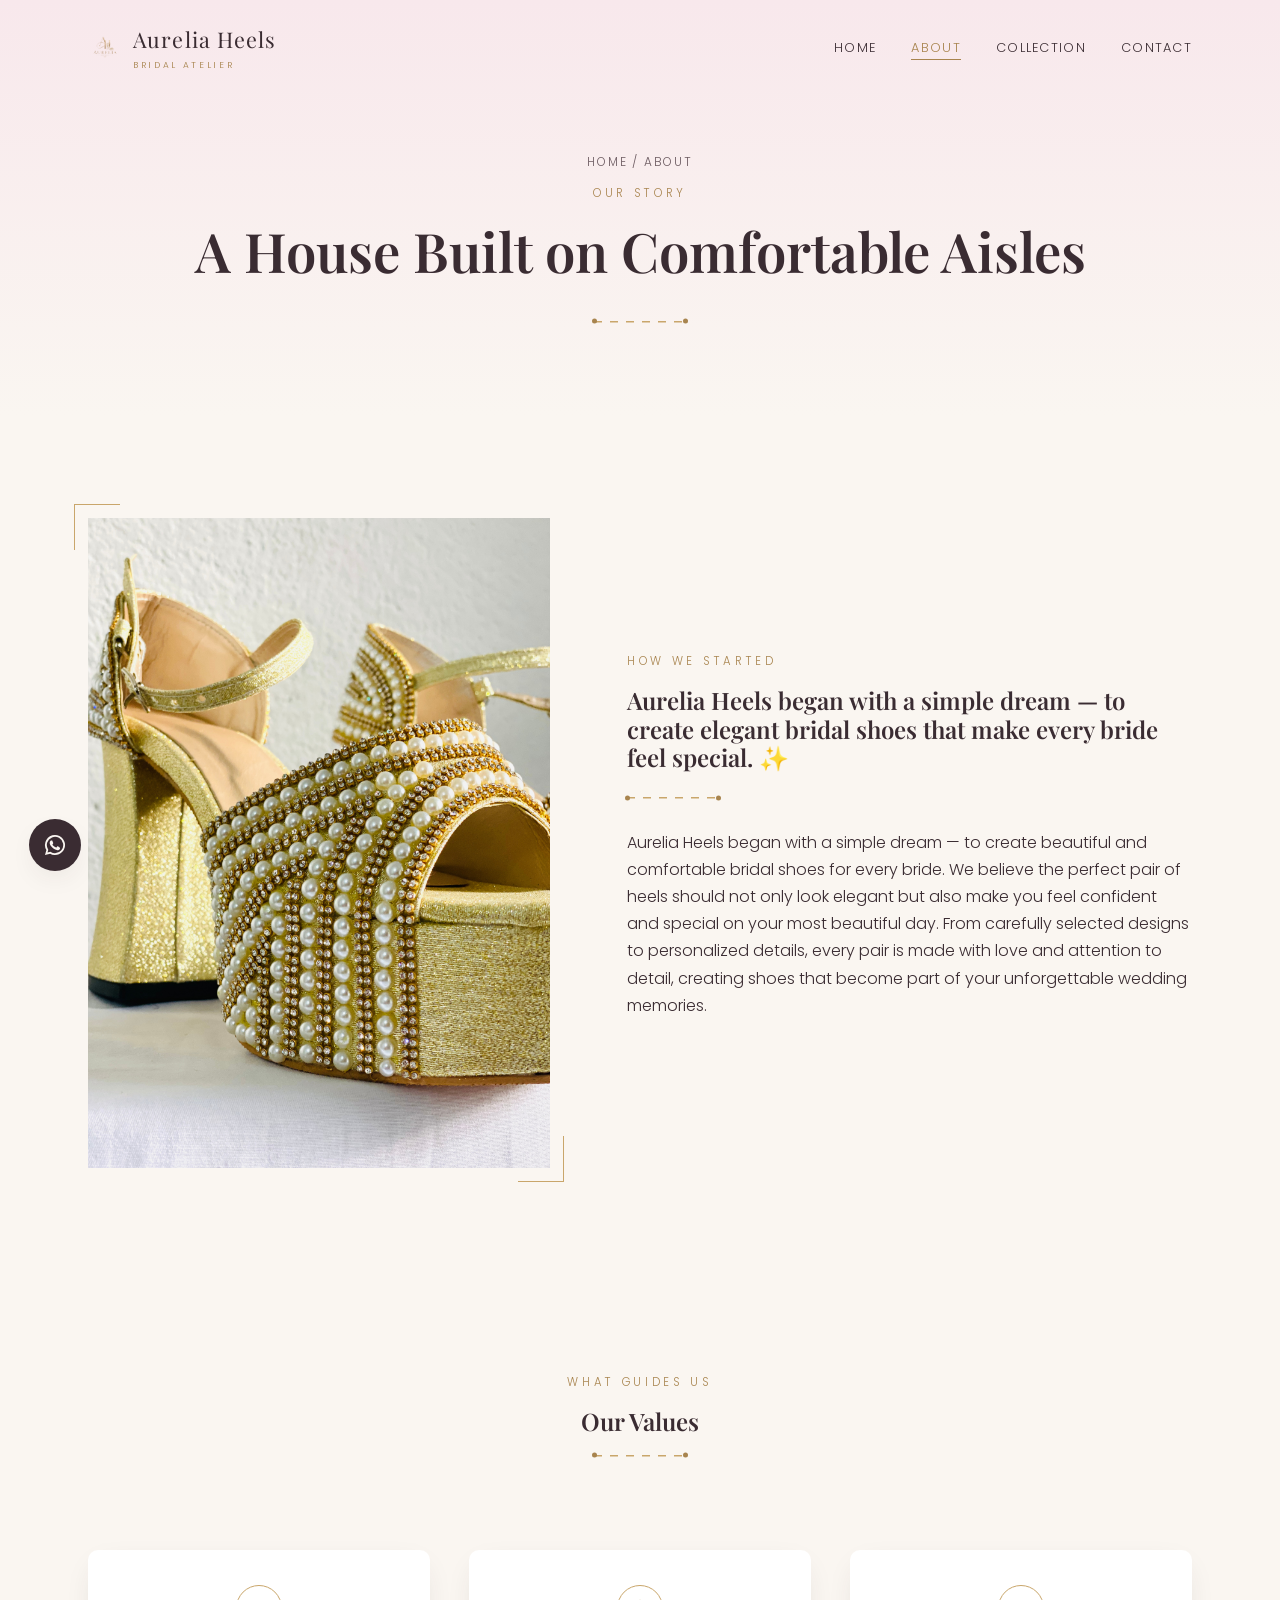
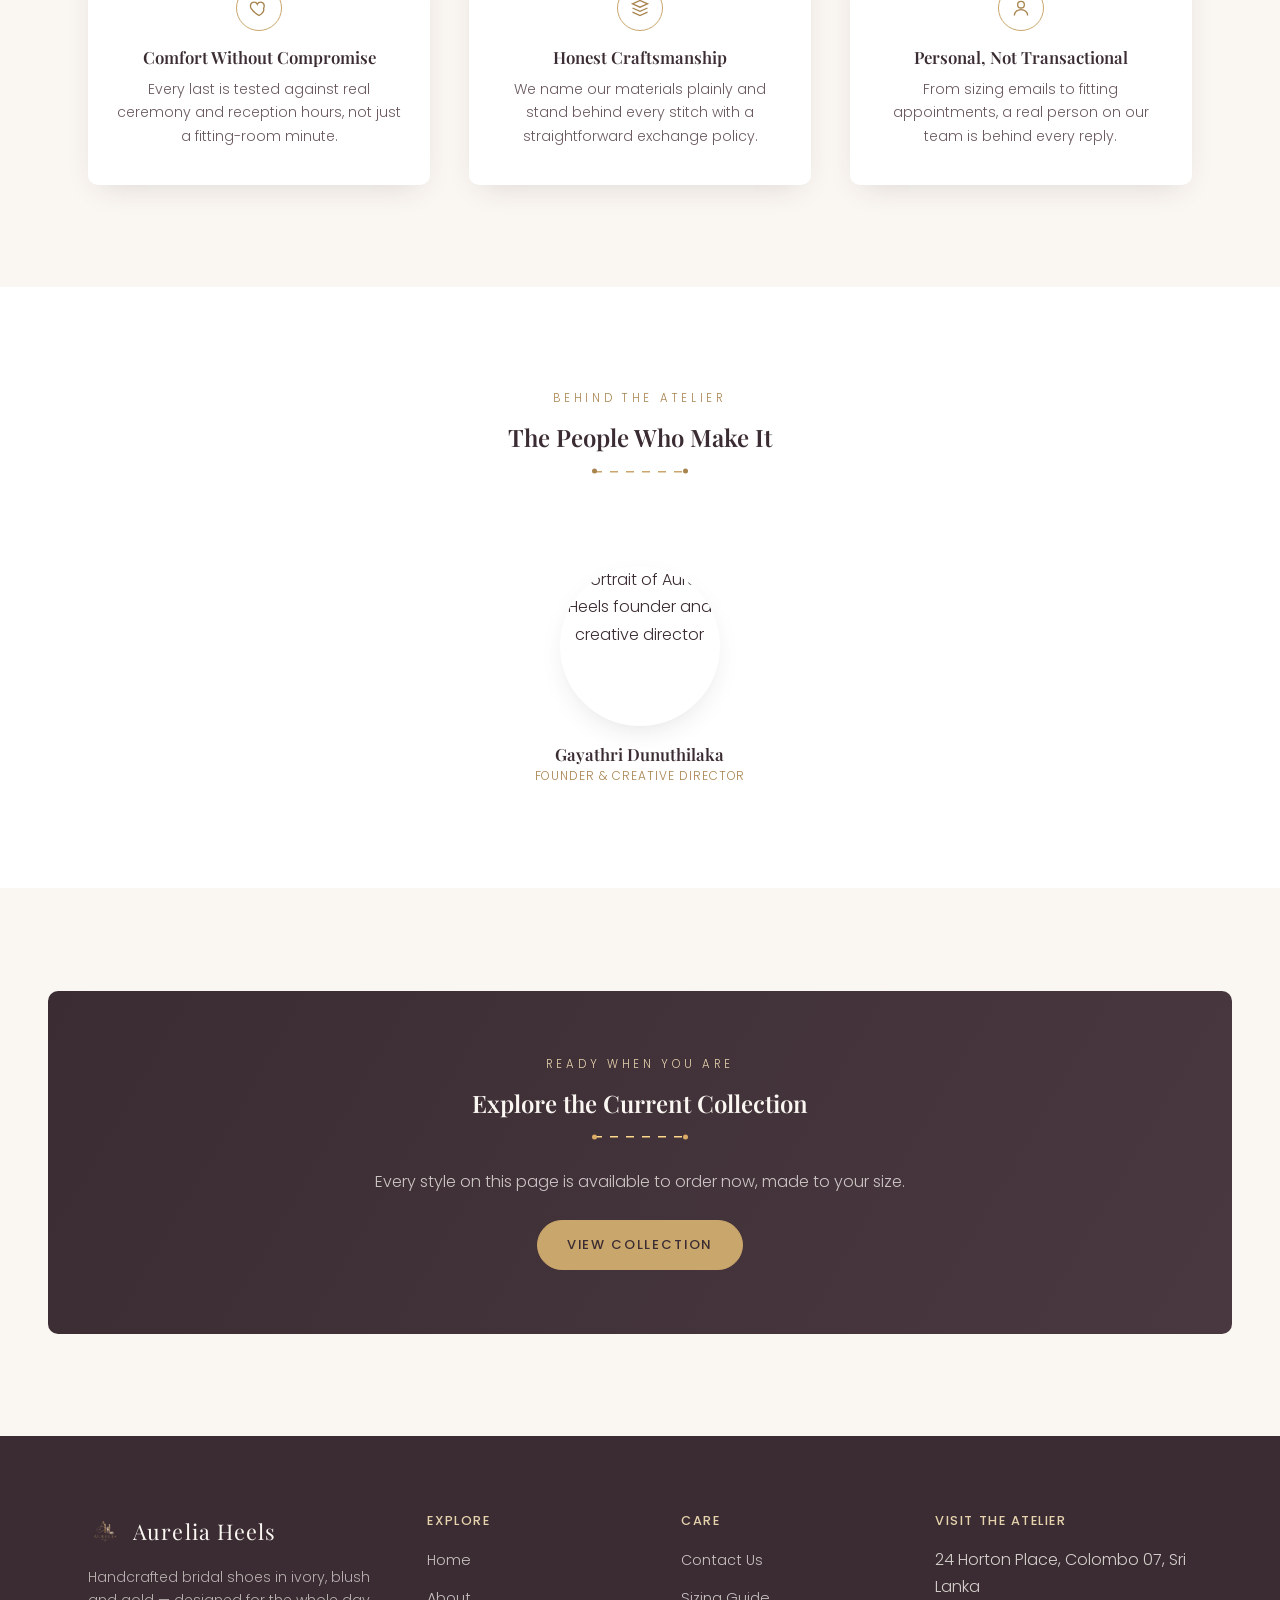
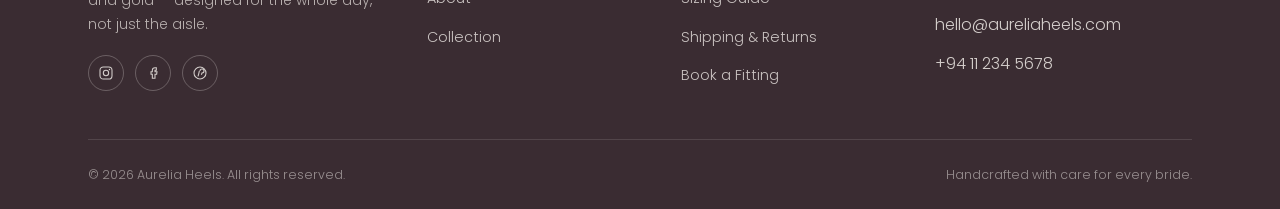
==== commit 68bfa681: "Remove gallery and update code. Remove gallery and update code." ====
--- a/about.html
+++ b/about.html
@@ -48,7 +48,6 @@
         <li><a href="index.html">Home</a></li>
         <li><a href="about.html" aria-current="page">About</a></li>
         <li><a href="collection.html">Collection</a></li>
-        <li><a href="gallery.html">Gallery</a></li>
         <li><a href="contact.html">Contact</a></li>
       </ul>
     </nav>
@@ -74,56 +73,21 @@
   <section>
     <div class="container split">
       <div class="split-visual reveal framed">
-        <img src="images/bride.jpg" alt="Founder fitting a bride with an Aurelia Heels sample shoe in the atelier" width="700" height="860" loading="lazy">
+        <img src="images/08 - New design.png" alt="Founder fitting a bride with an Aurelia Heels sample shoe in the atelier" width="650" height="650" loading="lazy">
       </div>
       <div class="split-copy reveal">
         <span class="eyebrow">How We Started</span>
-        <h2>It began with one aching pair of shoes</h2>
+        <h2>Aurelia Heels began with a simple dream — to create elegant bridal shoes that make every bride feel special. ✨</h2>
         <span class="stitch" aria-hidden="true"></span>
-        <p>Our founder wore borrowed heels to her own wedding and spent the reception barefoot under the table. She started sketching a bridal shoe that could survive a twelve-hour day — a cushioned footbed, a heel shaped for balance, and fabric soft enough for sensitive skin.</p>
-        <p>The first ten pairs were hand-sewn in a spare room and given to friends getting married that season. The requests that followed became Aurelia Heels.</p>
-      </div>
-    </div>
-  </section>
-
-  <!-- =============================== TIMELINE ================================ -->
-  <section style="background:var(--white);">
-    <div class="container">
-      <div class="section-head reveal">
-        <span class="eyebrow">Our Journey</span>
-        <h2>From Spare Room to Atelier</h2>
-        <span class="stitch" aria-hidden="true"></span>
-        <p>A real timeline of how the studio grew — each step building on the last.</p>
-      </div>
-
-      <ol class="timeline reveal reveal-stagger" style="max-width:680px;margin:0 auto;">
-        <li>
-          <div>
-            <h4>2016 — The First Ten Pairs</h4>
-            <p>Hand-sewn in a spare room and gifted to friends marrying that season.</p>
-          </div>
-        </li>
-        <li>
-          <div>
-            <h4>2018 — Opening the Colombo Atelier</h4>
-            <p>A small fitting studio opened so brides could be measured and styled in person.</p>
-          </div>
-        </li>
-        <li>
-          <div>
-            <h4>2021 — Comfort-First Sole Redesign</h4>
-            <p>Two years of prototyping led to our current cushioned, non-slip sole system.</p>
-          </div>
-        </li>
-        <li>
-          <div>
-            <h4>2024 — 500th Bride Styled</h4>
-            <p>We marked the milestone with a reunion shoot featuring twelve past brides.</p>
-          </div>
-        </li>
-      </ol>
-    </div>
-  </section>
+        <p>Aurelia Heels began with a simple dream — to create beautiful and comfortable bridal shoes for every bride.
+
+We believe the perfect pair of heels should not only look elegant but also make you feel confident and special on your most beautiful day.
+
+From carefully selected designs to personalized details, every pair is made with love and attention to detail, creating shoes that become part of your unforgettable wedding memories.</p>
+      </div>
+    </div>
+  </section>
+
 
   <!-- ================================= VALUES ================================= -->
   <section>
@@ -161,38 +125,28 @@
   </section>
 
   <!-- =================================== TEAM ================================== -->
-  <section style="background:var(--white);">
-    <div class="container">
-      <div class="section-head reveal">
-        <span class="eyebrow">Behind the Atelier</span>
-        <h2>The People Who Make It</h2>
-        <span class="stitch" aria-hidden="true"></span>
-      </div>
-
-      <div class="grid grid-4">
-        <div class="team-card reveal">
-          <div class="thumb"><img src="images/gallery5.jpg" alt="Portrait of Aurelia Heels founder and creative director" loading="lazy"></div>
-          <h3>Ishara Fernando</h3>
-          <span>Founder &amp; Creative Director</span>
-        </div>
-        <div class="team-card reveal">
-          <div class="thumb"><img src="images/gallery6.jpg" alt="Portrait of Aurelia Heels head pattern cutter" loading="lazy"></div>
-          <h3>Damith Silva</h3>
-          <span>Head Pattern Cutter</span>
-        </div>
-        <div class="team-card reveal">
-          <div class="thumb"><img src="images/gallery7.jpg" alt="Portrait of Aurelia Heels fitting specialist" loading="lazy"></div>
-          <h3>Renuka De Silva</h3>
-          <span>Fitting Specialist</span>
-        </div>
-        <div class="team-card reveal">
-          <div class="thumb"><img src="images/gallery8.jpg" alt="Portrait of Aurelia Heels customer care lead" loading="lazy"></div>
-          <h3>Amaya Perera</h3>
-          <span>Customer Care Lead</span>
-        </div>
-      </div>
-    </div>
-  </section>
+<section style="background:var(--white);">
+  <div class="container">
+    <div class="section-head reveal">
+      <span class="eyebrow">Behind the Atelier</span>
+      <h2>The People Who Make It</h2>
+      <span class="stitch" aria-hidden="true"></span>
+    </div>
+
+    <div class="team-single">
+      <div class="team-card reveal">
+        <div class="thumb">
+          <img src="images/gallery5.jpg"
+               alt="Portrait of Aurelia Heels founder and creative director"
+               loading="lazy">
+        </div>
+
+        <h3>Gayathri Dunuthilaka</h3>
+        <span>Founder &amp; Creative Director</span>
+      </div>
+    </div>
+  </div>
+</section>
 
   <section>
     <div class="cta-banner reveal">
@@ -235,7 +189,6 @@
           <li><a href="index.html">Home</a></li>
           <li><a href="about.html">About</a></li>
           <li><a href="collection.html">Collection</a></li>
-          <li><a href="gallery.html">Gallery</a></li>
         </ul>
       </div>
       <div class="footer-col">
--- a/css/style.css
+++ b/css/style.css
@@ -738,9 +738,20 @@
 .value-card p { font-size: 0.88rem; color: var(--plum-soft); margin: 0; }
 
 /* ---------------------------------- Team ----------------------------------- */
+.team-single {
+  display: flex;
+  justify-content: center;
+  align-items: center;
+  width: 100%;
+}
+
 .team-card {
   text-align: center;
-}
+  display: flex;
+  flex-direction: column;
+  align-items: center;
+}
+
 .team-card .thumb {
   border-radius: 50%;
   overflow: hidden;
@@ -749,15 +760,29 @@
   margin: 0 auto 1.1rem;
   box-shadow: var(--shadow-soft);
 }
-.team-card .thumb img { width: 100%; height: 100%; object-fit: cover; }
-.team-card h3 { margin-bottom: 0.1rem; font-size: 1.05rem; }
+
+.team-card .thumb img {
+  width: 100%;
+  height: 100%;
+  object-fit: cover;
+  display: block;
+}
+
+.team-card h3 {
+  margin: 0 0 0.1rem;
+  font-size: 1.05rem;
+  text-align: center;
+}
+
 .team-card span {
   display: block;
   font-size: 0.75rem;
   letter-spacing: 0.08em;
   text-transform: uppercase;
   color: var(--gold-dark);
-}
+  text-align: center;
+}
+
 
 /* -------------------------------- Testimonials ------------------------------ */
 .testimonial-track {
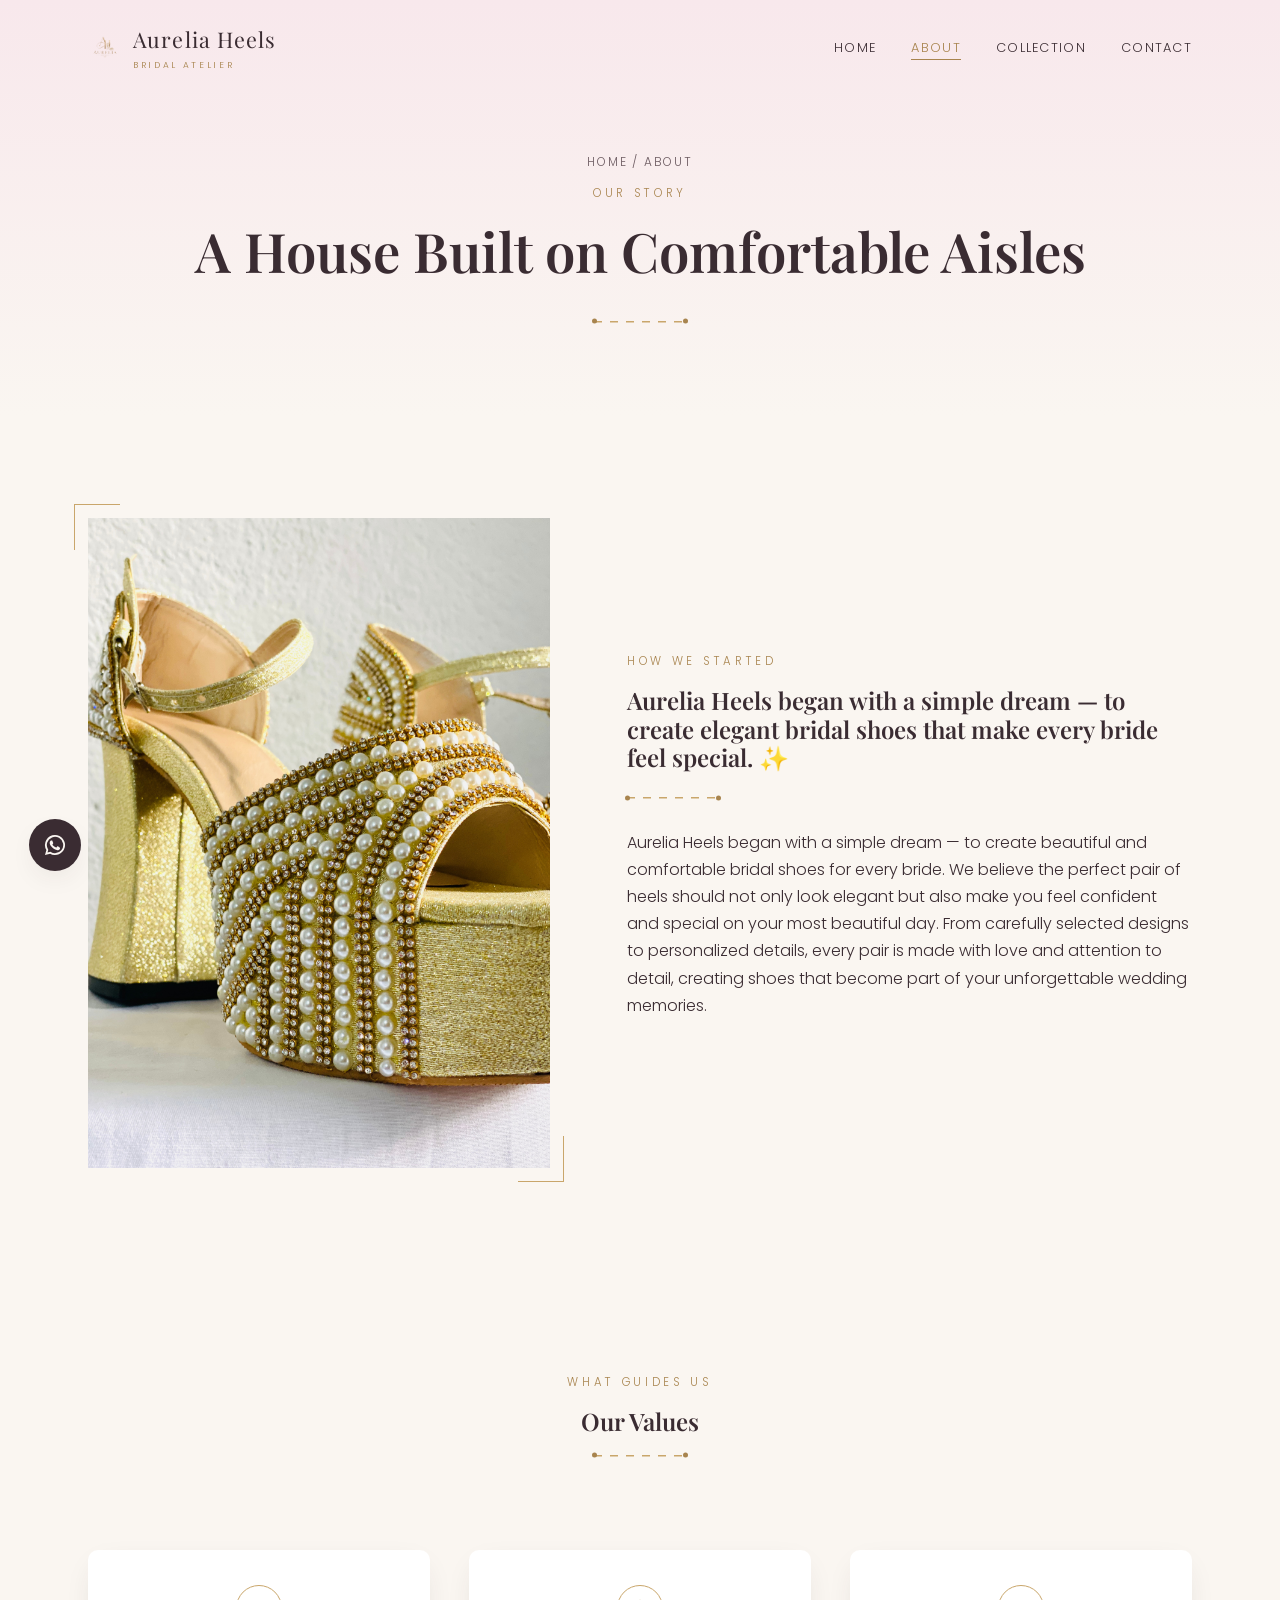
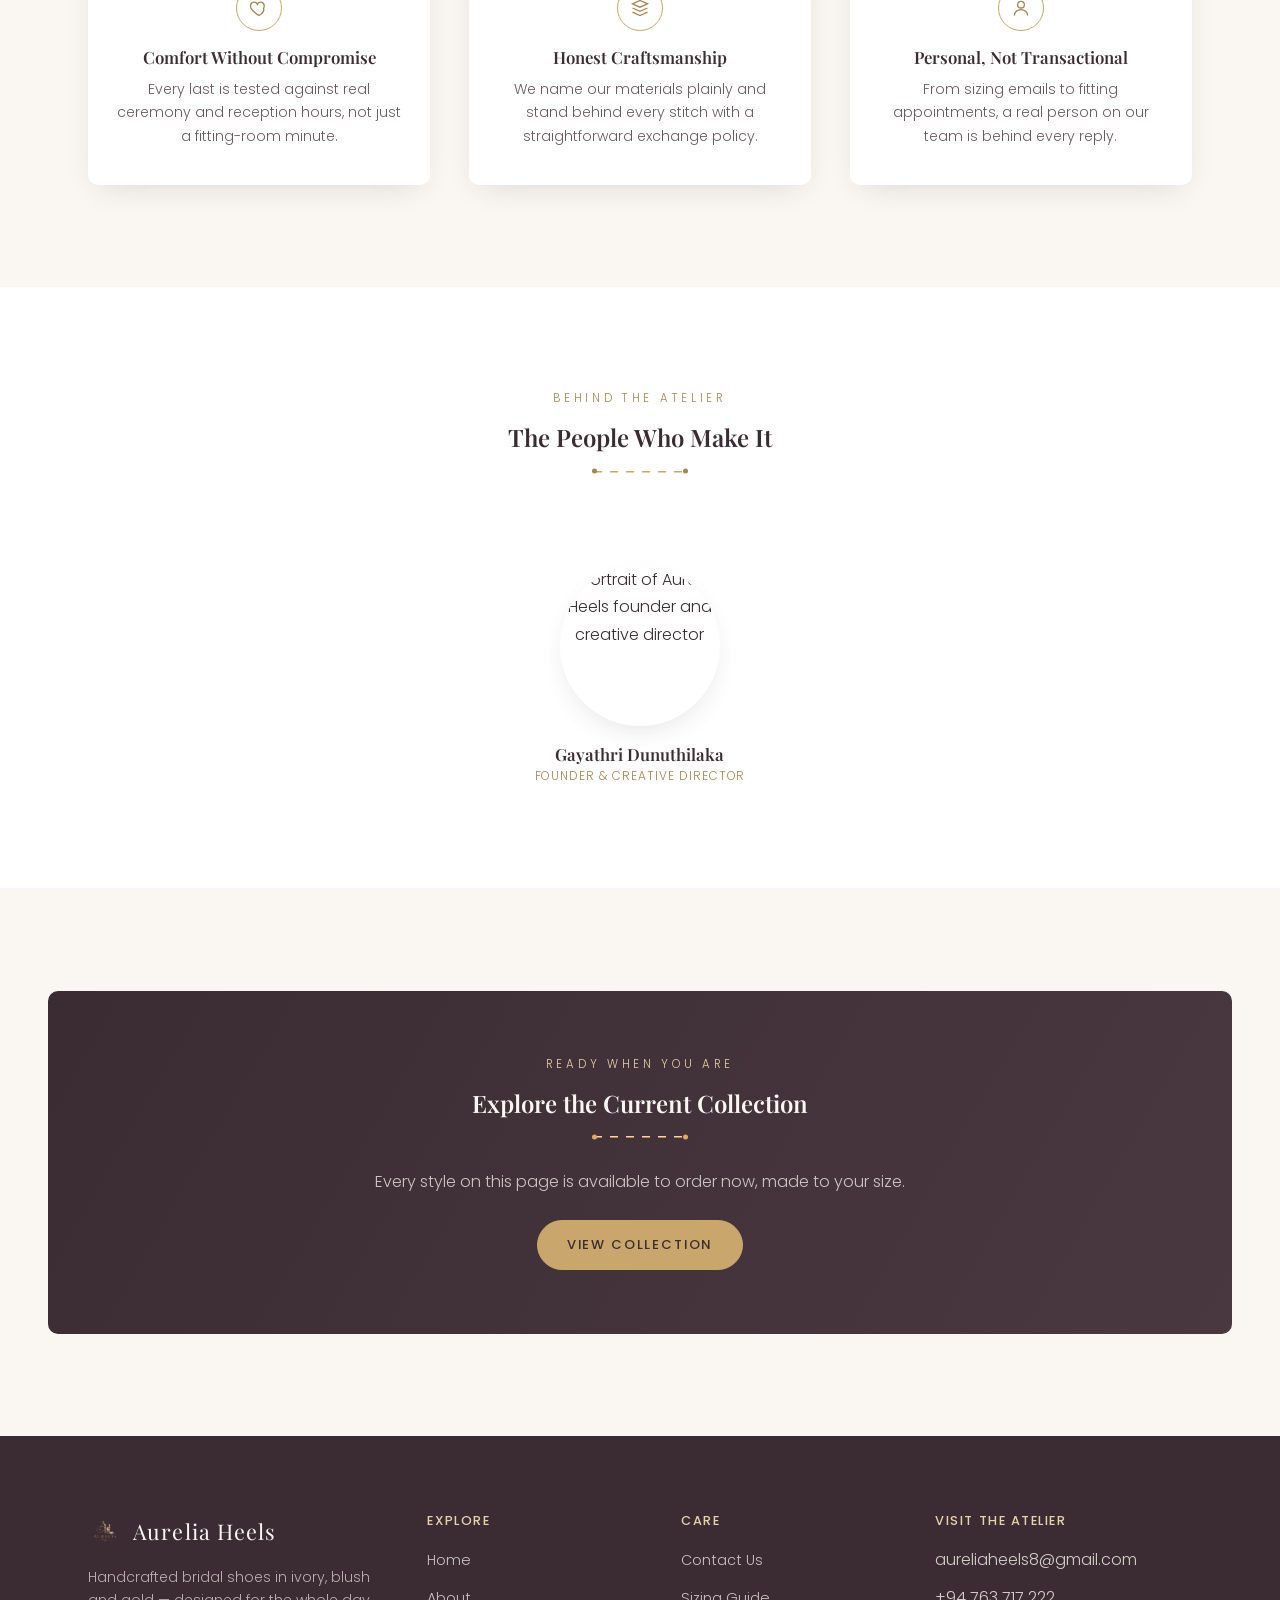
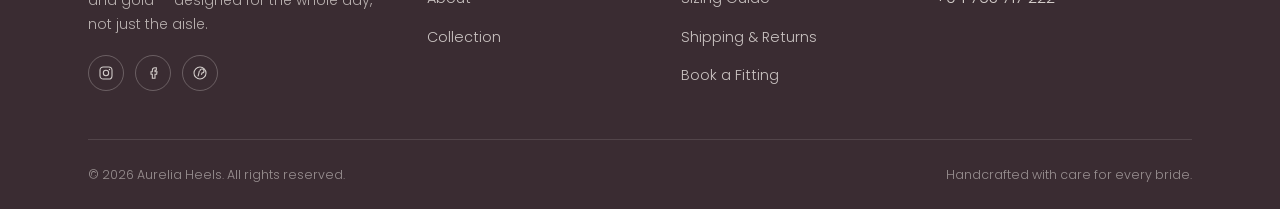
==== commit 264d90d7: "updated contact details" ====
--- a/about.html
+++ b/about.html
@@ -172,13 +172,13 @@
         </a>
         <p>Handcrafted bridal shoes in ivory, blush and gold — designed for the whole day, not just the aisle.</p>
         <div class="footer-social">
-          <a href="https://instagram.com" target="_blank" rel="noopener noreferrer" aria-label="Aurelia Heels on Instagram">
+          <a href="https://www.instagram.com/aurelia_heel?igsi=bGw3dHFkZGZ4cXl0" target="_blank" rel="noopener noreferrer" aria-label="Aurelia Heels on Instagram">
             <svg width="16" height="16" viewBox="0 0 24 24" fill="none" stroke="currentColor" stroke-width="1.6"><rect x="3" y="3" width="18" height="18" rx="5"/><circle cx="12" cy="12" r="4"/><circle cx="17.2" cy="6.8" r="1.1" fill="currentColor" stroke="none"/></svg>
           </a>
-          <a href="https://facebook.com" target="_blank" rel="noopener noreferrer" aria-label="Aurelia Heels on Facebook">
+          <a href="https://www.facebook.com/share/1H5mP73q2H/" target="_blank" rel="noopener noreferrer" aria-label="Aurelia Heels on Facebook">
             <svg width="16" height="16" viewBox="0 0 24 24" fill="none" stroke="currentColor" stroke-width="1.6"><path d="M15 8h2V4h-2a4 4 0 0 0-4 4v2H9v4h2v6h4v-6h2.5l.5-4H15V8z"/></svg>
           </a>
-          <a href="https://pinterest.com" target="_blank" rel="noopener noreferrer" aria-label="Aurelia Heels on Pinterest">
+          <a href="https://www.tiktok.com/@aurelia.heels?_r=1&_d=eeehe35bl504i6&sec_uid=MS4wLjABAAAALYdV12NSlHnrDtdatd5ea76JtvaBRaaIHSv4pEhrYcbS1aI8qN3Ahs62e5MuDNFz&share_author_id=7643823539678610449&sharer_language=en&source=h5_m&u_code=f3i9604h65lm5c&timestamp=1788624014&user_id=7643823539678610449&sec_user_id=MS4wLjABAAAALYdV12NSlHnrDtdatd5ea76JtvaBRaaIHSv4pEhrYcbS1aI8qN3Ahs62e5MuDNFz&item_author_type=1&utm_source=copy&utm_campaign=client_share&utm_medium=android&share_iid=7681227180723291924&share_link_id=b9389cf9-e18e-403c-8f29-801fde858a73&share_app_id=1233&ugbiz_name=ACCOUNT&ug_btm=b8727%2Cb7360&social_share_type=5&enable_checksum=1" target="_blank" rel="noopener noreferrer" aria-label="Aurelia Heels on Pinterest">
             <svg width="16" height="16" viewBox="0 0 24 24" fill="none" stroke="currentColor" stroke-width="1.6"><circle cx="12" cy="12" r="9"/><path d="M9 17c1-3 1.4-5.2 2-8m1 0a3 3 0 1 1 3 3c-.5 1.5-1 2.6-1 2.6"/></svg>
           </a>
         </div>
@@ -203,9 +203,8 @@
       <div class="footer-col">
         <h4>Visit the Atelier</h4>
         <ul>
-          <li>24 Horton Place, Colombo 07, Sri Lanka</li>
-          <li>hello@aureliaheels.com</li>
-          <li>+94 11 234 5678</li>
+          <li>aureliaheels8@gmail.com</li>
+          <li>+94 763 717 222</li>
         </ul>
       </div>
     </div>
